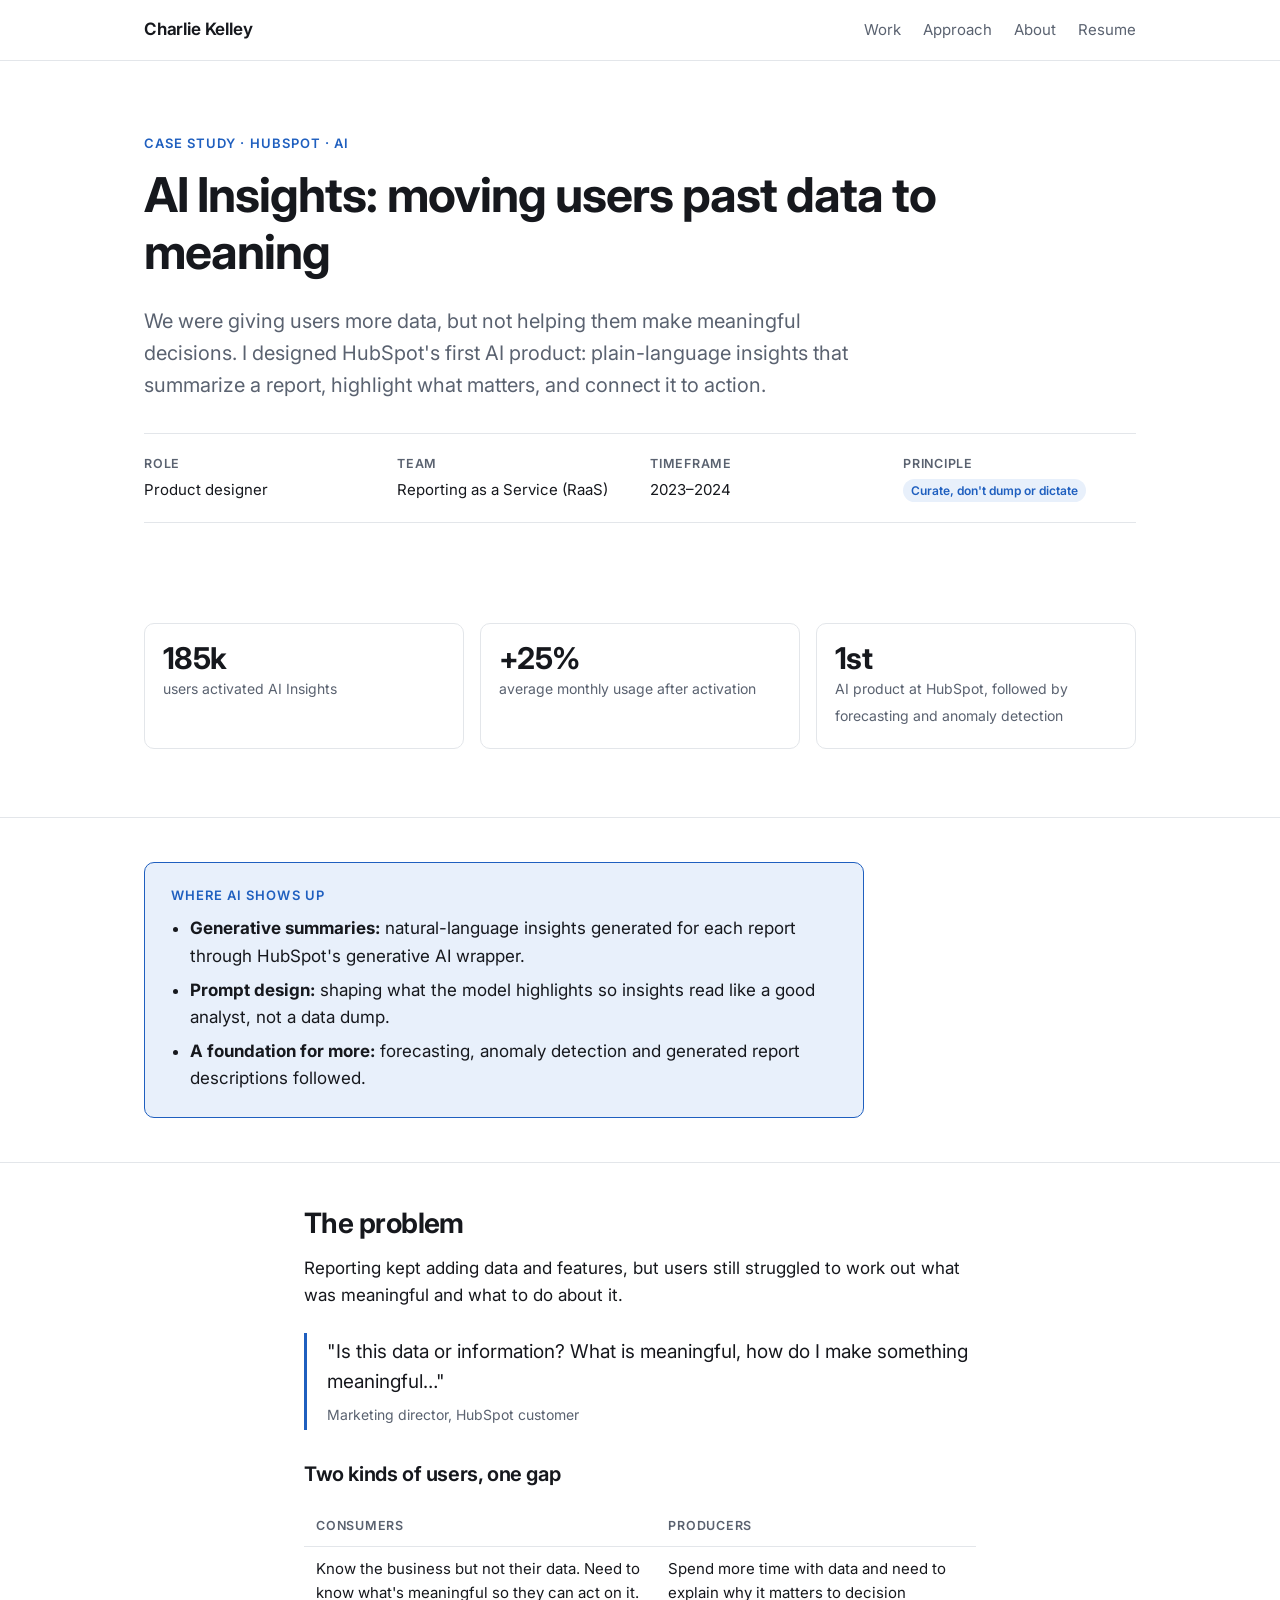
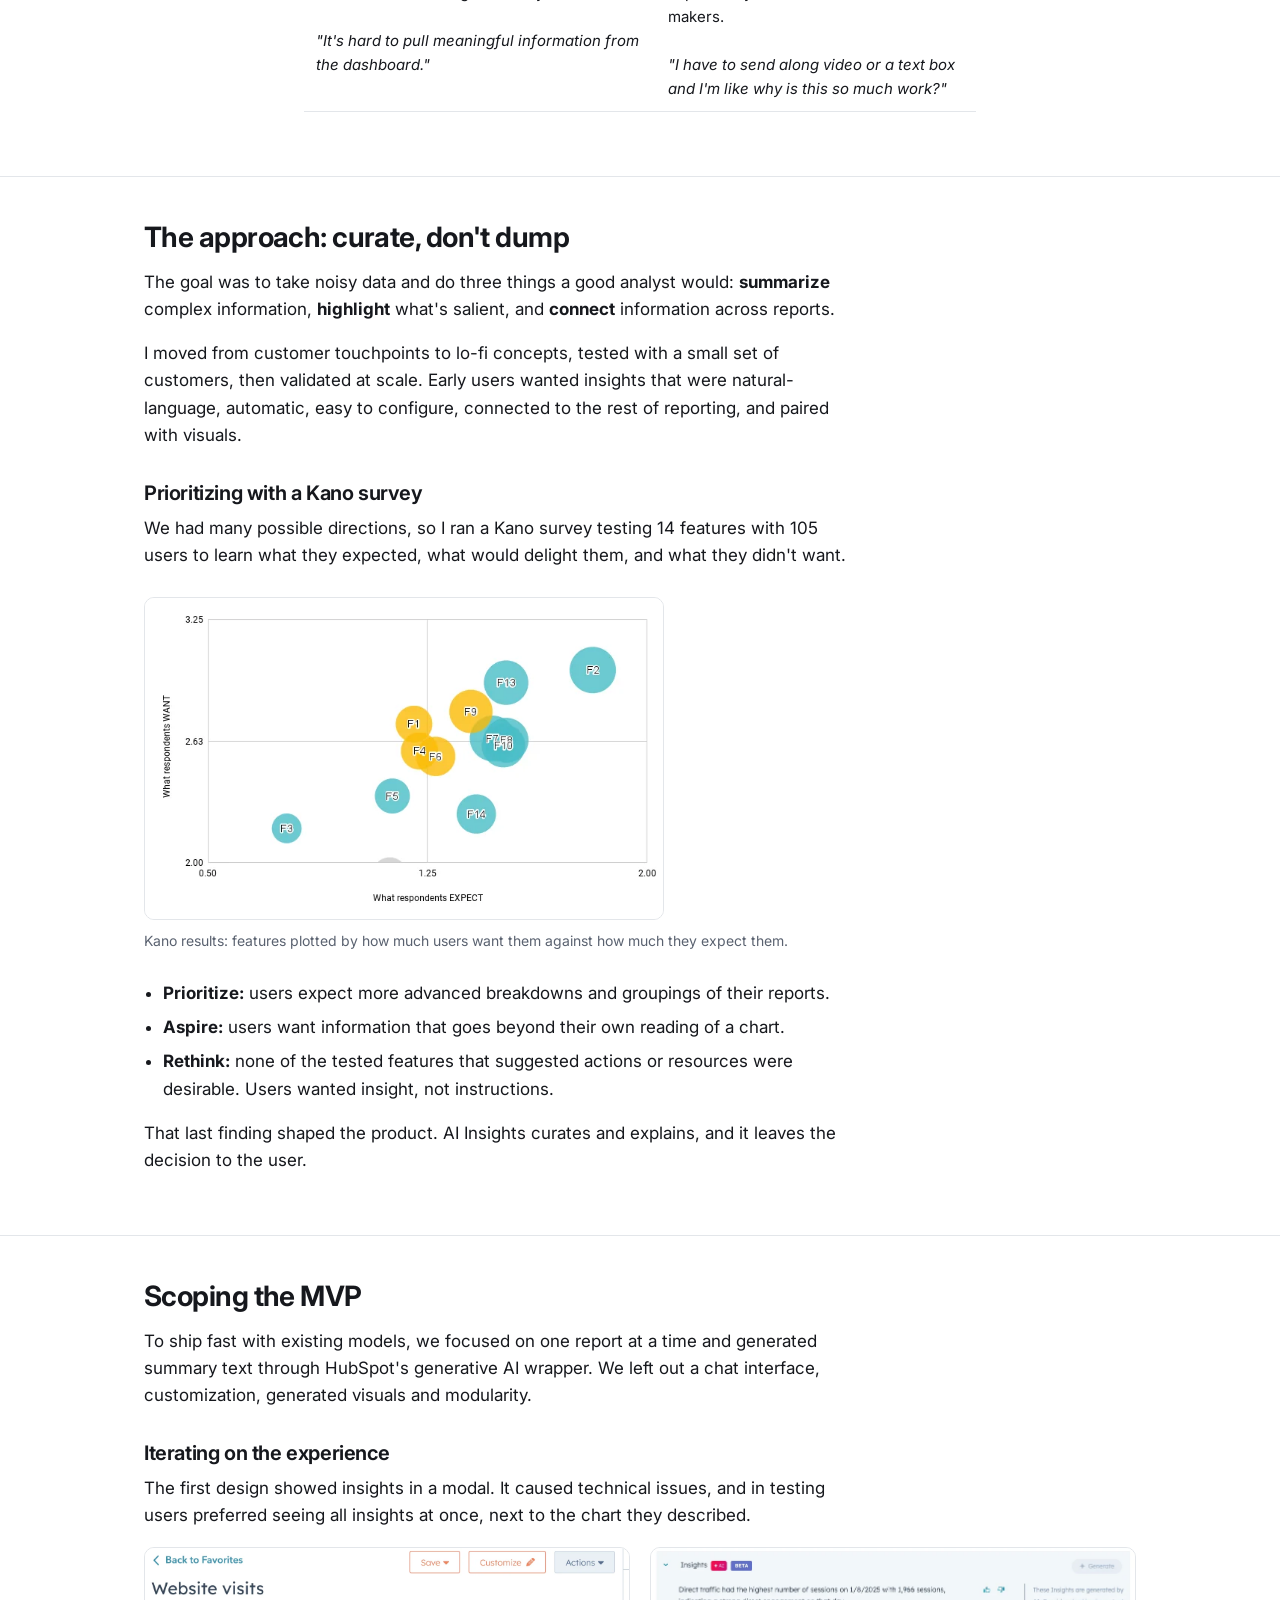
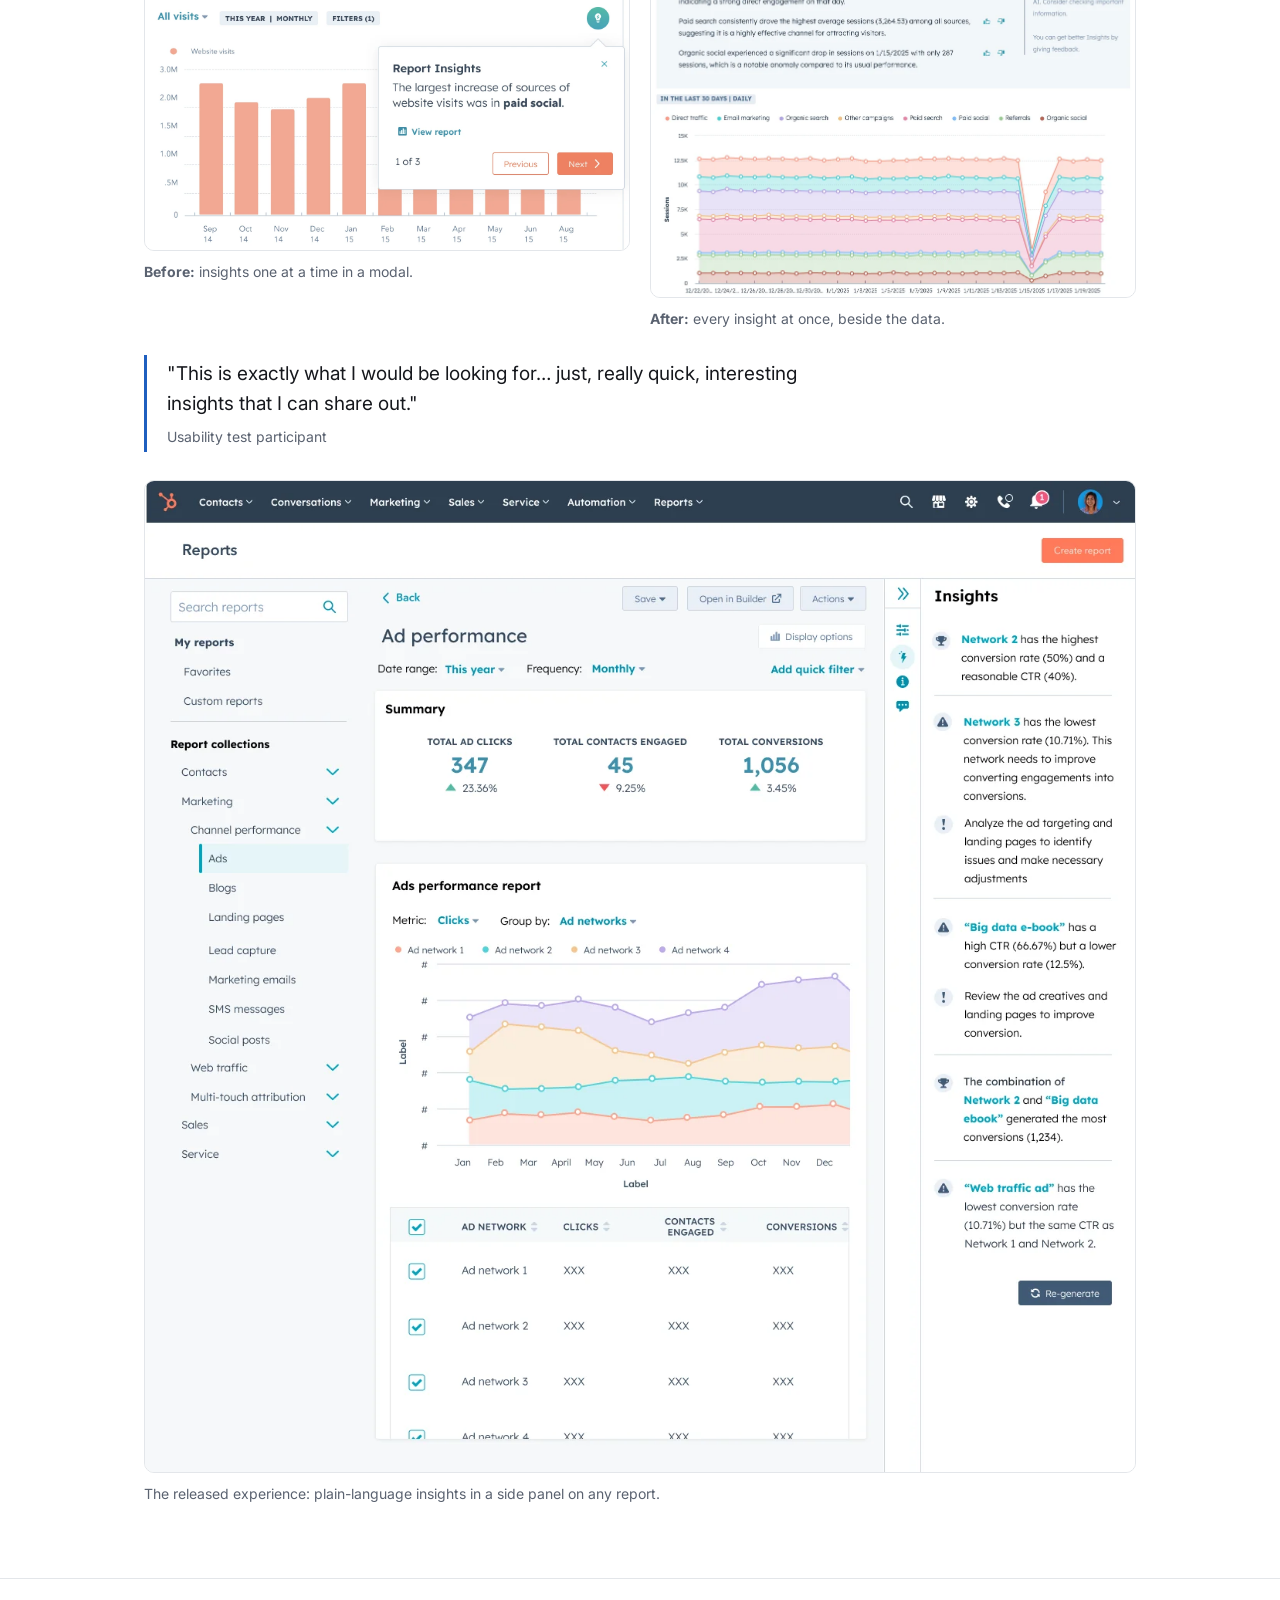
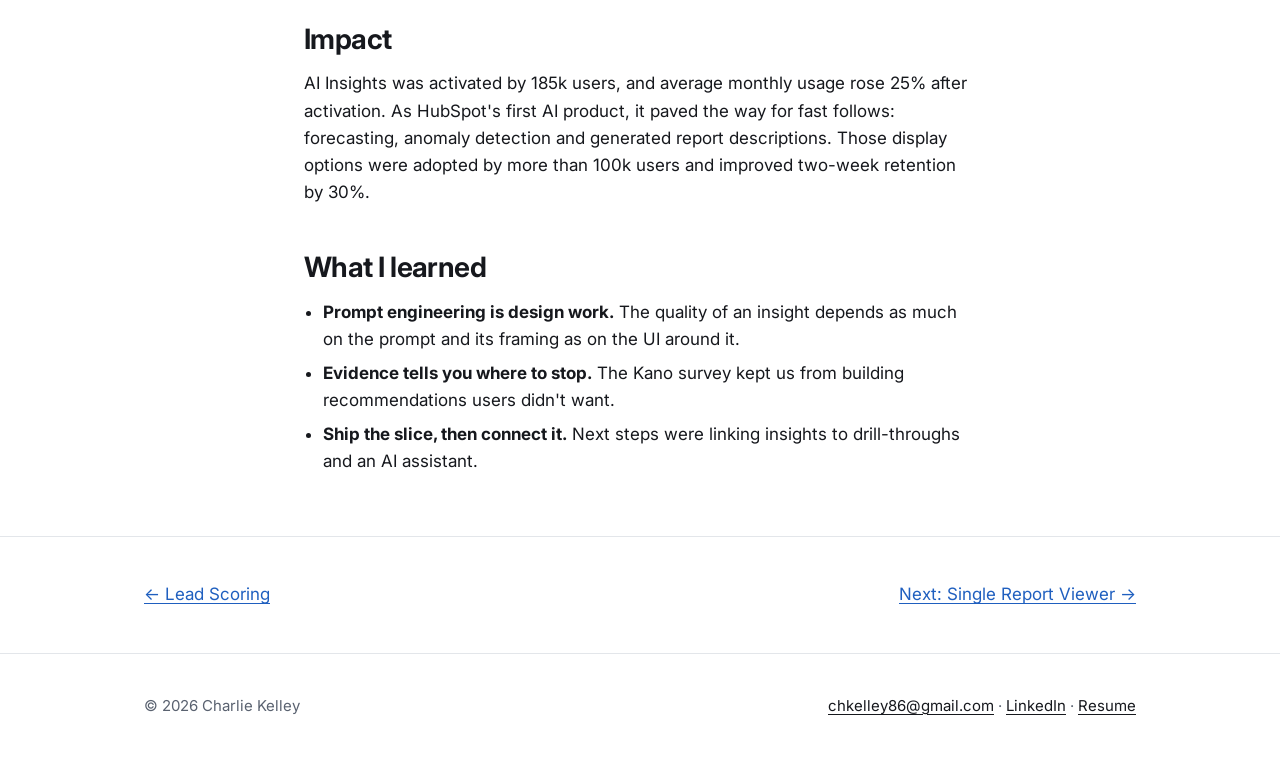
==== ai-insights.html @ 483a7695 "Add files via upload" ====
<!doctype html>
<html lang="en">
<head>
  <meta charset="utf-8">
  <meta name="viewport" content="width=device-width, initial-scale=1">
  <title>AI Insights in Reporting · Charlie Kelley</title>
  <meta name="description" content="Case study: designing HubSpot's first AI product, AI Insights in Reporting.">
  <link rel="preconnect" href="https://fonts.googleapis.com">
  <link rel="preconnect" href="https://fonts.gstatic.com" crossorigin>
  <link href="https://fonts.googleapis.com/css2?family=Inter:wght@400;500;600;700&display=swap" rel="stylesheet">
  <link rel="stylesheet" href="assets/style.css">
</head>
<body class="cs">

<nav class="nav">
  <div class="wrap">
    <a class="name" href="index.html">Charlie Kelley</a>
    <ul>
      <li><a href="index.html#work">Work</a></li>
      <li><a href="index.html#approach">Approach</a></li>
      <li><a href="index.html#about">About</a></li>
      <li class="hide-sm"><a href="Charlie-Kelley-Resume.pdf">Resume</a></li>
    </ul>
  </div>
</nav>

<main>
  <header class="cs-hero">
    <div class="wrap">
      <p class="eyebrow">Case study · HubSpot · AI</p>
      <h1>AI Insights: moving users past data to meaning</h1>
      <p class="lead text">We were giving users more data, but not helping them make meaningful decisions. I designed HubSpot's first AI product: plain-language insights that summarize a report, highlight what matters, and connect it to action.</p>
      <dl class="meta">
        <div><dt>Role</dt><dd>Product designer</dd></div>
        <div><dt>Team</dt><dd>Reporting as a Service (RaaS)</dd></div>
        <div><dt>Timeframe</dt><dd>2023–2024</dd></div>
        <div><dt>Principle</dt><dd><span class="tag">Curate, don't dump or dictate</span></dd></div>
      </dl>
    </div>
  </header>

  <section>
    <div class="wrap">
      <div class="stats">
        <div class="stat"><b>185k</b><span>users activated AI Insights</span></div>
        <div class="stat"><b>+25%</b><span>average monthly usage after activation</span></div>
        <div class="stat"><b>1st</b><span>AI product at HubSpot, followed by forecasting and anomaly detection</span></div>
      </div>
    </div>
  </section>

  <section>
    <div class="wrap">
      <div class="ai-callout text">
        <p class="eyebrow">Where AI shows up</p>
        <ul class="clean">
          <li><strong>Generative summaries:</strong> natural-language insights generated for each report through HubSpot's generative AI wrapper.</li>
          <li><strong>Prompt design:</strong> shaping what the model highlights so insights read like a good analyst, not a data dump.</li>
          <li><strong>A foundation for more:</strong> forecasting, anomaly detection and generated report descriptions followed.</li>
        </ul>
      </div>
    </div>
  </section>


  <section>
    <div class="wrap text">
      <h2>The problem</h2>
      <p>Reporting kept adding data and features, but users still struggled to work out what was meaningful and what to do about it.</p>
      <blockquote>"Is this data or information? What is meaningful, how do I make something meaningful…"<cite>Marketing director, HubSpot customer</cite></blockquote>
      <h3>Two kinds of users, one gap</h3>
      <table class="map">
        <thead><tr><th>Consumers</th><th>Producers</th></tr></thead>
        <tbody>
          <tr>
            <td>Know the business but not their data. Need to know what's meaningful so they can act on it.<br><br><em>"It's hard to pull meaningful information from the dashboard."</em></td>
            <td>Spend more time with data and need to explain why it matters to decision makers.<br><br><em>"I have to send along video or a text box and I'm like why is this so much work?"</em></td>
          </tr>
        </tbody>
      </table>
    </div>
  </section>

  <section>
    <div class="wrap">
      <div class="text">
        <h2>The approach: curate, don't dump</h2>
        <p>The goal was to take noisy data and do three things a good analyst would: <strong>summarize</strong> complex information, <strong>highlight</strong> what's salient, and <strong>connect</strong> information across reports.</p>
        <p>I moved from customer touchpoints to lo-fi concepts, tested with a small set of customers, then validated at scale. Early users wanted insights that were natural-language, automatic, easy to configure, connected to the rest of reporting, and paired with visuals.</p>
        <h3>Prioritizing with a Kano survey</h3>
        <p>We had many possible directions, so I ran a Kano survey testing 14 features with 105 users to learn what they expected, what would delight them, and what they didn't want.</p>
      </div>
      <figure class="narrow">
        <img src="assets/img/kano.webp" alt="Kano survey scatter plot comparing what respondents want versus expect for 14 features" loading="lazy">
        <figcaption>Kano results: features plotted by how much users want them against how much they expect them.</figcaption>
      </figure>
      <div class="text">
        <ul class="clean">
          <li><strong>Prioritize:</strong> users expect more advanced breakdowns and groupings of their reports.</li>
          <li><strong>Aspire:</strong> users want information that goes beyond their own reading of a chart.</li>
          <li><strong>Rethink:</strong> none of the tested features that suggested actions or resources were desirable. Users wanted insight, not instructions.</li>
        </ul>
        <p>That last finding shaped the product. AI Insights curates and explains, and it leaves the decision to the user.</p>
      </div>
    </div>
  </section>

  <section>
    <div class="wrap">
      <div class="text">
        <h2>Scoping the MVP</h2>
        <p>To ship fast with existing models, we focused on one report at a time and generated summary text through HubSpot's generative AI wrapper. We left out a chat interface, customization, generated visuals and modularity.</p>
        <h3>Iterating on the experience</h3>
        <p>The first design showed insights in a modal. It caused technical issues, and in testing users preferred seeing all insights at once, next to the chart they described.</p>
      </div>
      <div class="pair">
        <figure>
          <img src="assets/img/ai-iteration.webp" alt="Early design: report insights shown one at a time in a modal" loading="lazy">
          <figcaption><strong>Before:</strong> insights one at a time in a modal.</figcaption>
        </figure>
        <figure>
          <img src="assets/img/ai-panel.webp" alt="Final design: a list of AI insights shown above the chart" loading="lazy">
          <figcaption><strong>After:</strong> every insight at once, beside the data.</figcaption>
        </figure>
      </div>
      <blockquote class="text">"This is exactly what I would be looking for… just, really quick, interesting insights that I can share out."<cite>Usability test participant</cite></blockquote>
      <figure>
        <img src="assets/img/ai-insights.webp" alt="Ad performance report with an Insights panel listing plain-language findings" loading="lazy">
        <figcaption>The released experience: plain-language insights in a side panel on any report.</figcaption>
      </figure>
    </div>
  </section>

  <section>
    <div class="wrap text">
      <h2>Impact</h2>
      <p>AI Insights was activated by 185k users, and average monthly usage rose 25% after activation. As HubSpot's first AI product, it paved the way for fast follows: forecasting, anomaly detection and generated report descriptions. Those display options were adopted by more than 100k users and improved two-week retention by 30%.</p>
      <h2 style="margin-top:1.6em">What I learned</h2>
      <ul class="clean">
        <li><strong>Prompt engineering is design work.</strong> The quality of an insight depends as much on the prompt and its framing as on the UI around it.</li>
        <li><strong>Evidence tells you where to stop.</strong> The Kano survey kept us from building recommendations users didn't want.</li>
        <li><strong>Ship the slice, then connect it.</strong> Next steps were linking insights to drill-throughs and an AI assistant.</li>
      </ul>
    </div>
  </section>

  <section>
    <div class="wrap next">
      <a href="lead-scoring.html">&larr; Lead Scoring</a>
      <a href="report-viewer.html">Next: Single Report Viewer &rarr;</a>
    </div>
  </section>
</main>

<footer>
  <div class="wrap">
    <span>&copy; 2026 Charlie Kelley</span>
    <span><a href="mailto:chkelley86@gmail.com">chkelley86@gmail.com</a> · <a href="https://www.linkedin.com/in/charlie-kelley-4b856020">LinkedIn</a> · <a href="Charlie-Kelley-Resume.pdf">Resume</a></span>
  </div>
</footer>

</body>
</html>
---- assets/style.css ----
/* Charlie Kelley portfolio — one shared stylesheet */
:root {
  --ink: #16181d;
  --muted: #5a6270;
  --line: #e3e6ea;
  --bg: #ffffff;
  --soft: #f5f7f9;
  --accent: #1f5fbf;
  --accent-soft: #e8f0fb;
  --text-w: 720px;
  --wide-w: 1040px;
  --radius: 10px;
}

* { box-sizing: border-box; }

html { scroll-behavior: smooth; }

body {
  margin: 0;
  background: var(--bg);
  color: var(--ink);
  font-family: "Inter", -apple-system, BlinkMacSystemFont, "Segoe UI", Roboto, sans-serif;
  font-size: 17px;
  line-height: 1.6;
  -webkit-font-smoothing: antialiased;
}

a { color: var(--accent); text-decoration-thickness: 1px; text-underline-offset: 3px; }
a:hover { text-decoration-thickness: 2px; }

img { max-width: 100%; height: auto; display: block; }

/* ---------- Layout ---------- */
.wrap { max-width: var(--wide-w); margin: 0 auto; padding: 0 24px; }
.text { max-width: var(--text-w); }
section { padding: 56px 0; border-top: 1px solid var(--line); }
section:first-of-type { border-top: 0; }
section[id] { scroll-margin-top: 60px; }

/* ---------- Nav ---------- */
.nav {
  position: sticky; top: 0; z-index: 10;
  background: rgba(255,255,255,.94);
  backdrop-filter: blur(6px);
  border-bottom: 1px solid var(--line);
}
.nav .wrap { display: flex; align-items: center; justify-content: space-between; height: 60px; gap: 16px; }
.nav .name { font-weight: 650; color: var(--ink); text-decoration: none; letter-spacing: -.01em; }
.nav ul { display: flex; gap: 22px; list-style: none; margin: 0; padding: 0; font-size: 15px; }
.nav ul a { color: var(--muted); text-decoration: none; }
.nav ul a:hover { color: var(--ink); }

/* ---------- Type ---------- */
h1, h2, h3 { line-height: 1.2; letter-spacing: -.02em; margin: 0 0 .5em; }
h1 { font-size: clamp(32px, 5vw, 48px); font-weight: 700; }
h2 { font-size: 28px; font-weight: 680; }
h3 { font-size: 20px; font-weight: 650; margin-top: 1.6em; }
p { margin: 0 0 1em; }
.eyebrow { font-size: 13px; font-weight: 600; letter-spacing: .08em; text-transform: uppercase; color: var(--accent); margin-bottom: 12px; }
.lead { font-size: 20px; color: var(--muted); }
.muted { color: var(--muted); }
ul.clean { padding-left: 1.1em; margin: 0 0 1em; }
ul.clean li { margin-bottom: .4em; }

/* ---------- Hero ---------- */
.hero { padding: 88px 0 64px; }
.hero h1 { max-width: 980px; font-size: clamp(36px, 6vw, 60px); text-wrap: balance; }
.hero .lead { max-width: 640px; }
.flow { display: flex; flex-wrap: wrap; align-items: center; gap: 10px; margin: 20px 0 0; font-size: 17px; font-weight: 550; color: var(--muted); }
.flow .arrow { font-weight: 400; color: #b5bcc6; }
.flow .end { color: var(--accent); }
.actions { display: flex; flex-wrap: wrap; gap: 12px; margin-top: 28px; }
.btn {
  display: inline-block; padding: 10px 18px; border-radius: 8px;
  border: 1px solid var(--line); color: var(--ink); text-decoration: none; font-weight: 550; font-size: 15px;
}
.btn.primary { background: var(--ink); color: #fff; border-color: var(--ink); }
.btn:hover { border-color: var(--ink); }

/* ---------- Work cards ---------- */
.cards { display: grid; gap: 28px; grid-template-columns: repeat(3, 1fr); margin-top: 28px; }
.card { display: flex; flex-direction: column; text-decoration: none; color: var(--ink); }
.card .thumb {
  aspect-ratio: 4 / 3; border-radius: var(--radius); overflow: hidden;
  background: var(--soft); border: 1px solid var(--line);
}
.card .thumb img { width: 100%; height: 100%; object-fit: cover; object-position: top left; transition: transform .3s ease; }
.card:hover .thumb img { transform: scale(1.03); }
.card h3 { margin: 16px 0 6px; }
.card p { color: var(--muted); font-size: 15.5px; margin-bottom: 10px; }
.card .metric { font-size: 14px; font-weight: 600; color: var(--accent); }

/* ---------- Spectrum ---------- */
.spectrum { display: grid; grid-template-columns: repeat(3, 1fr); gap: 16px; margin: 28px 0 8px; }
.zone { border: 1px solid var(--line); border-radius: var(--radius); padding: 18px; text-align: center; }
.zone strong { display: block; margin-bottom: 4px; }
.zone span { font-size: 14.5px; color: var(--muted); }
.zone.me { border: 2px solid var(--accent); background: var(--accent-soft); }
.zone.me span { color: var(--ink); }
.axis { display: flex; justify-content: space-between; font-size: 13px; color: var(--muted); }

/* ---------- Principles ---------- */
.principles { display: grid; grid-template-columns: repeat(3, 1fr); gap: 28px; margin-top: 28px; }
.principle .num { font-size: 13px; font-weight: 700; color: var(--accent); }
.principle h3 { margin-top: 6px; }
.principle p { font-size: 15.5px; color: var(--muted); }

/* ---------- About ---------- */
.about { display: grid; grid-template-columns: 1.6fr 1fr; gap: 48px; }
.facts { background: var(--soft); border-radius: var(--radius); padding: 22px 24px; font-size: 15px; align-self: start; }
.facts h4 { margin: 0 0 6px; font-size: 13px; letter-spacing: .06em; text-transform: uppercase; color: var(--muted); }
.facts ul { list-style: none; margin: 0 0 18px; padding: 0; }
.facts li { margin-bottom: 8px; }
.facts li:last-child { margin-bottom: 0; }

/* ---------- Case study ---------- */
.cs-hero { padding: 72px 0 32px; }
.cs-hero h1 { max-width: 860px; }
.meta {
  display: grid; grid-template-columns: repeat(4, 1fr); gap: 20px;
  border-top: 1px solid var(--line); border-bottom: 1px solid var(--line);
  padding: 20px 0; margin: 32px 0 0; font-size: 15px;
}
.meta dt { font-size: 12.5px; font-weight: 600; letter-spacing: .06em; text-transform: uppercase; color: var(--muted); }
.meta dd { margin: 4px 0 0; }
.cs section { padding: 44px 0; }
.stats { display: grid; grid-template-columns: repeat(auto-fit, minmax(180px, 1fr)); gap: 16px; margin: 24px 0; }
.stat { border: 1px solid var(--line); border-radius: var(--radius); padding: 18px; }
.stat b { display: block; font-size: 30px; letter-spacing: -.02em; line-height: 1.1; }
.stat span { font-size: 14px; color: var(--muted); }
figure { margin: 28px 0; }
figure img { border: 1px solid var(--line); border-radius: var(--radius); background: var(--soft); }
figure.narrow img { max-width: min(520px, 100%); }
figcaption { font-size: 14px; color: var(--muted); margin-top: 10px; }
.pair { display: grid; grid-template-columns: 1fr 1fr; gap: 20px; }
.pair figure { margin: 0; }
blockquote { margin: 24px 0; padding: 4px 0 4px 20px; border-left: 3px solid var(--accent); font-size: 19px; }
blockquote cite { display: block; font-size: 14px; color: var(--muted); font-style: normal; margin-top: 6px; }
table.map { width: 100%; border-collapse: collapse; font-size: 15px; margin: 20px 0; }
table.map th, table.map td { text-align: left; padding: 10px 12px; border-bottom: 1px solid var(--line); vertical-align: top; }
table.map th { font-size: 12.5px; letter-spacing: .06em; text-transform: uppercase; color: var(--muted); font-weight: 600; }
.tag { display: inline-block; font-size: 12px; font-weight: 600; padding: 2px 8px; border-radius: 99px; background: var(--accent-soft); color: var(--accent); }
.next { display: flex; justify-content: space-between; gap: 16px; flex-wrap: wrap; }

.ai-callout { border: 1px solid var(--accent); background: var(--accent-soft); border-radius: var(--radius); padding: 22px 26px 8px; }
.ai-callout .eyebrow { margin-bottom: 10px; }
.card-tag { align-self: flex-start; margin-top: 16px; }
.card-tag + h3 { margin-top: 8px; }

/* ---------- Footer ---------- */
footer { border-top: 1px solid var(--line); padding: 40px 0 56px; font-size: 15px; color: var(--muted); }
footer .wrap { display: flex; justify-content: space-between; flex-wrap: wrap; gap: 16px; }
footer a { color: var(--ink); }

/* ---------- Responsive ---------- */
@media (max-width: 860px) {
  .cards, .principles { grid-template-columns: 1fr; }
  .about { grid-template-columns: 1fr; gap: 28px; }
  .meta { grid-template-columns: repeat(2, 1fr); }
}
@media (max-width: 640px) {
  body { font-size: 16px; }
  .wrap { padding: 0 16px; }
  .nav ul { gap: 14px; font-size: 14px; }
  .nav ul .hide-sm { display: none; }
  .hero { padding: 56px 0 40px; }
  .spectrum { grid-template-columns: 1fr; }
  .pair { grid-template-columns: 1fr; }
  section { padding: 44px 0; }
}
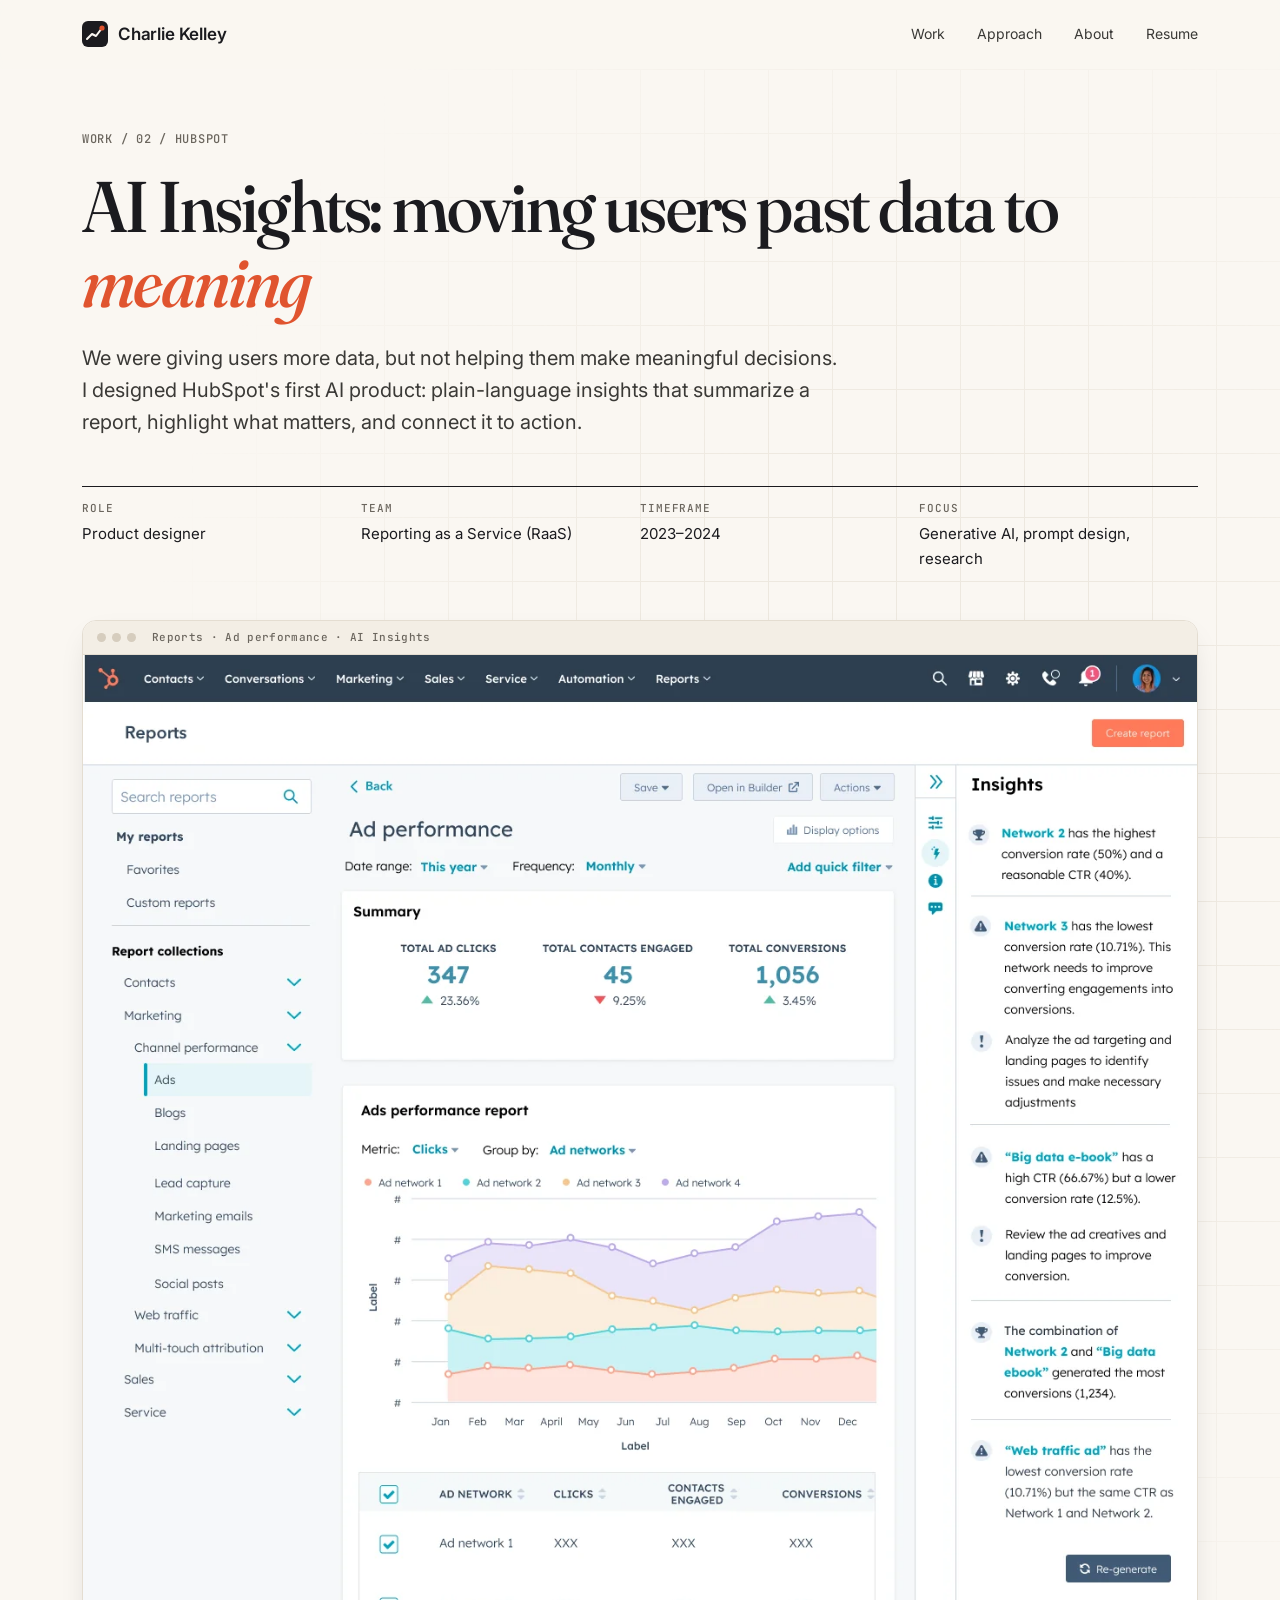
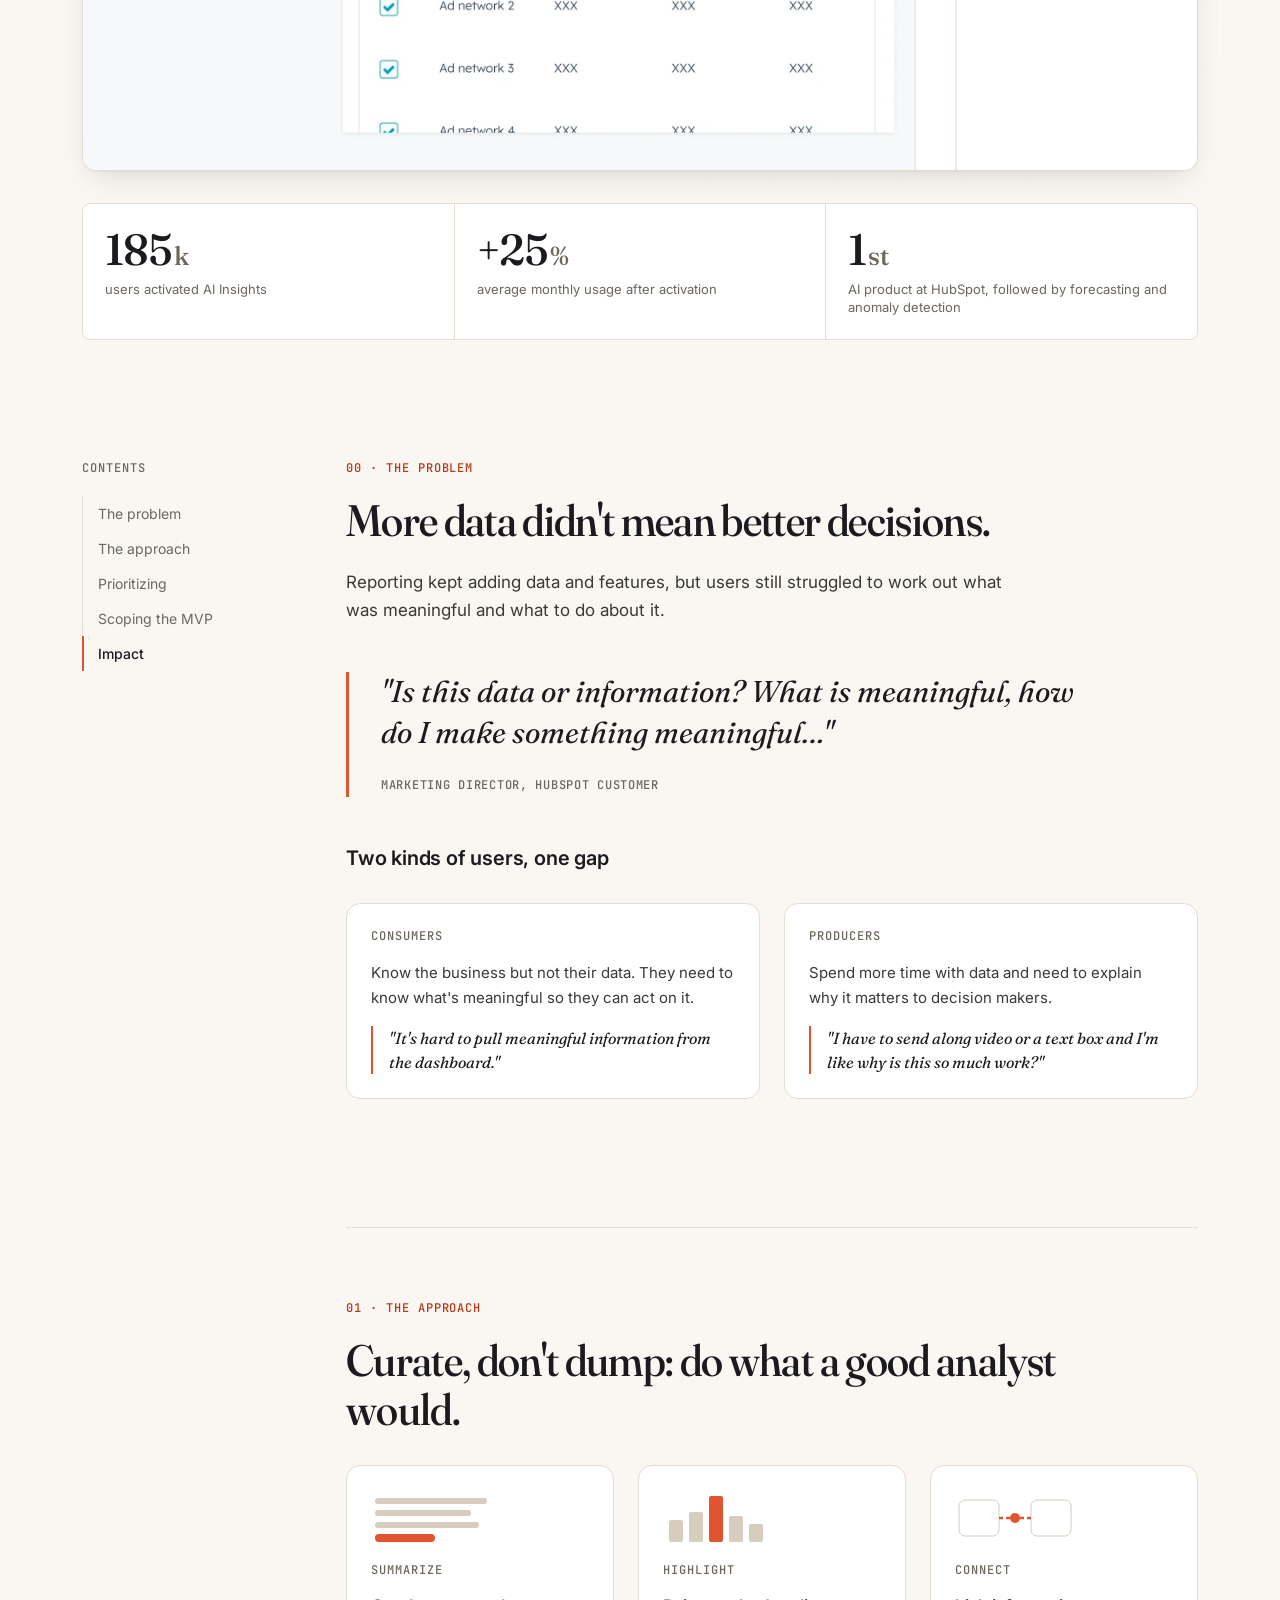
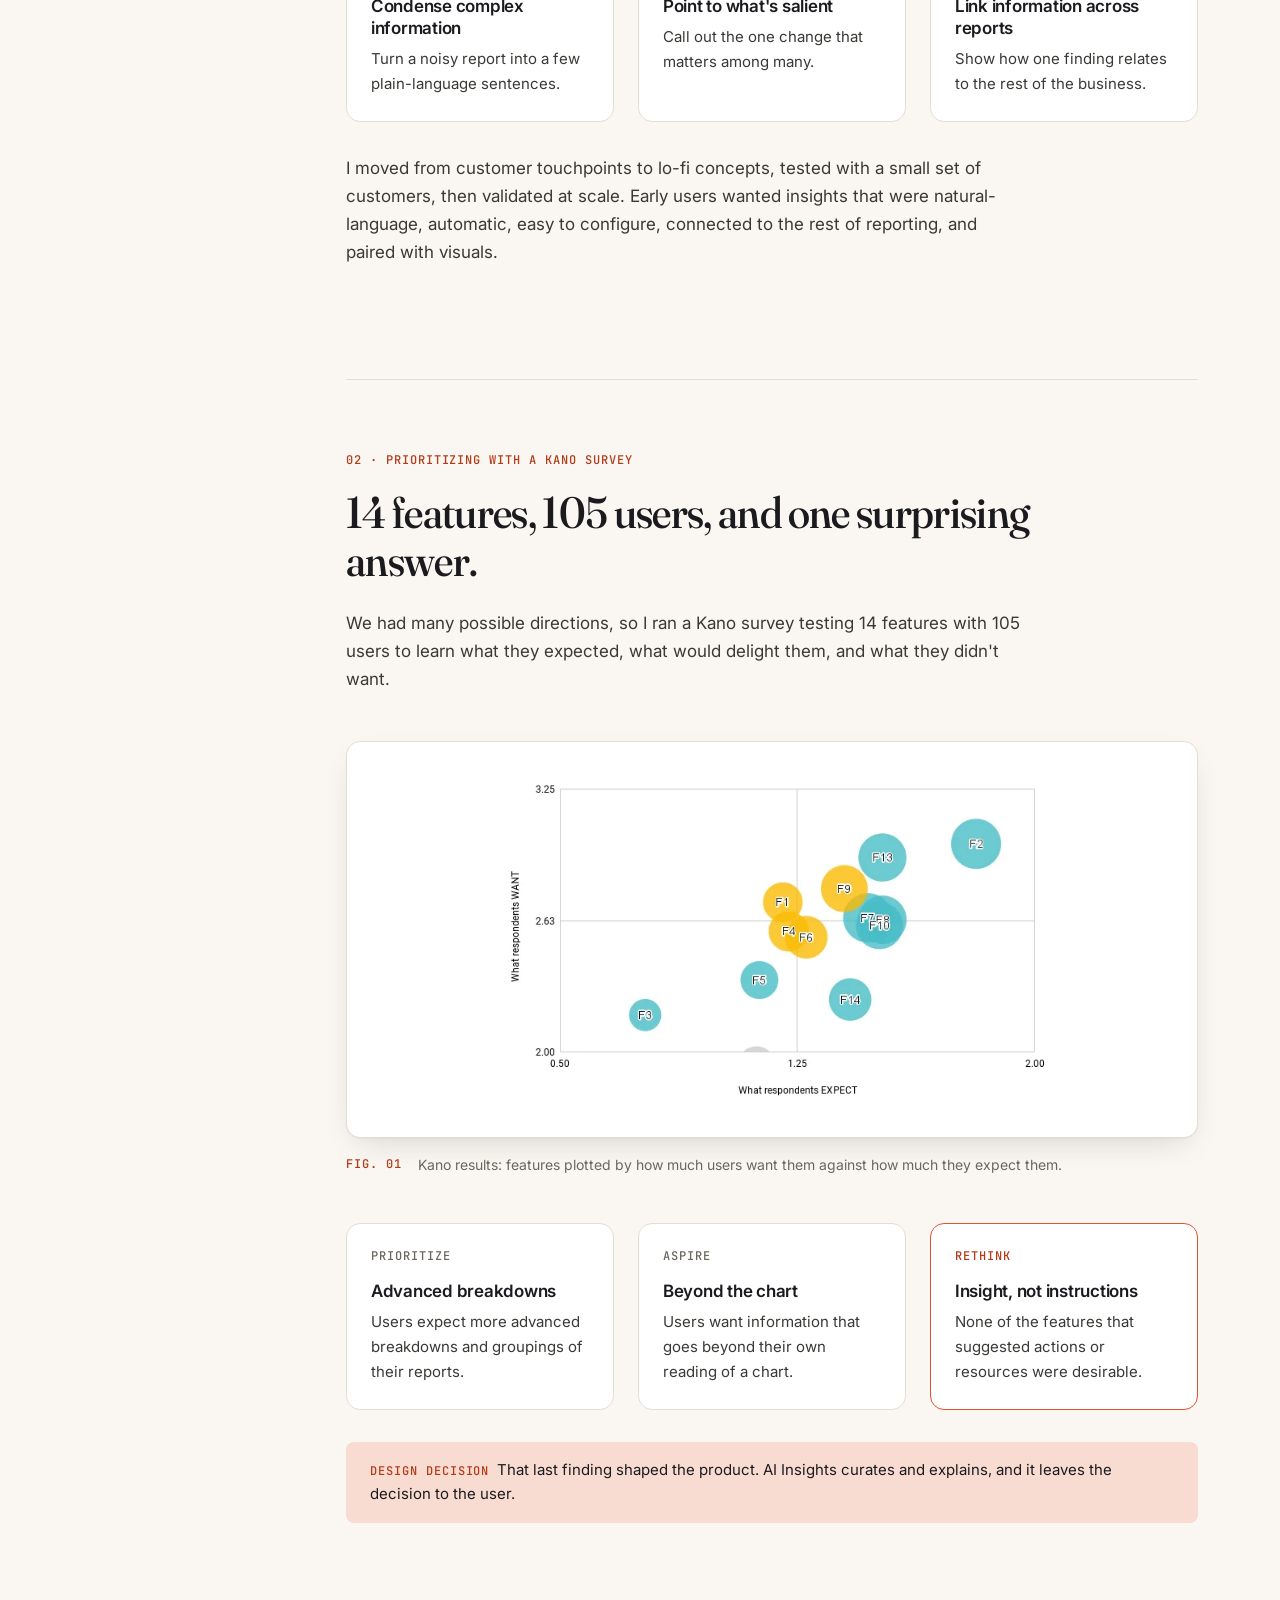
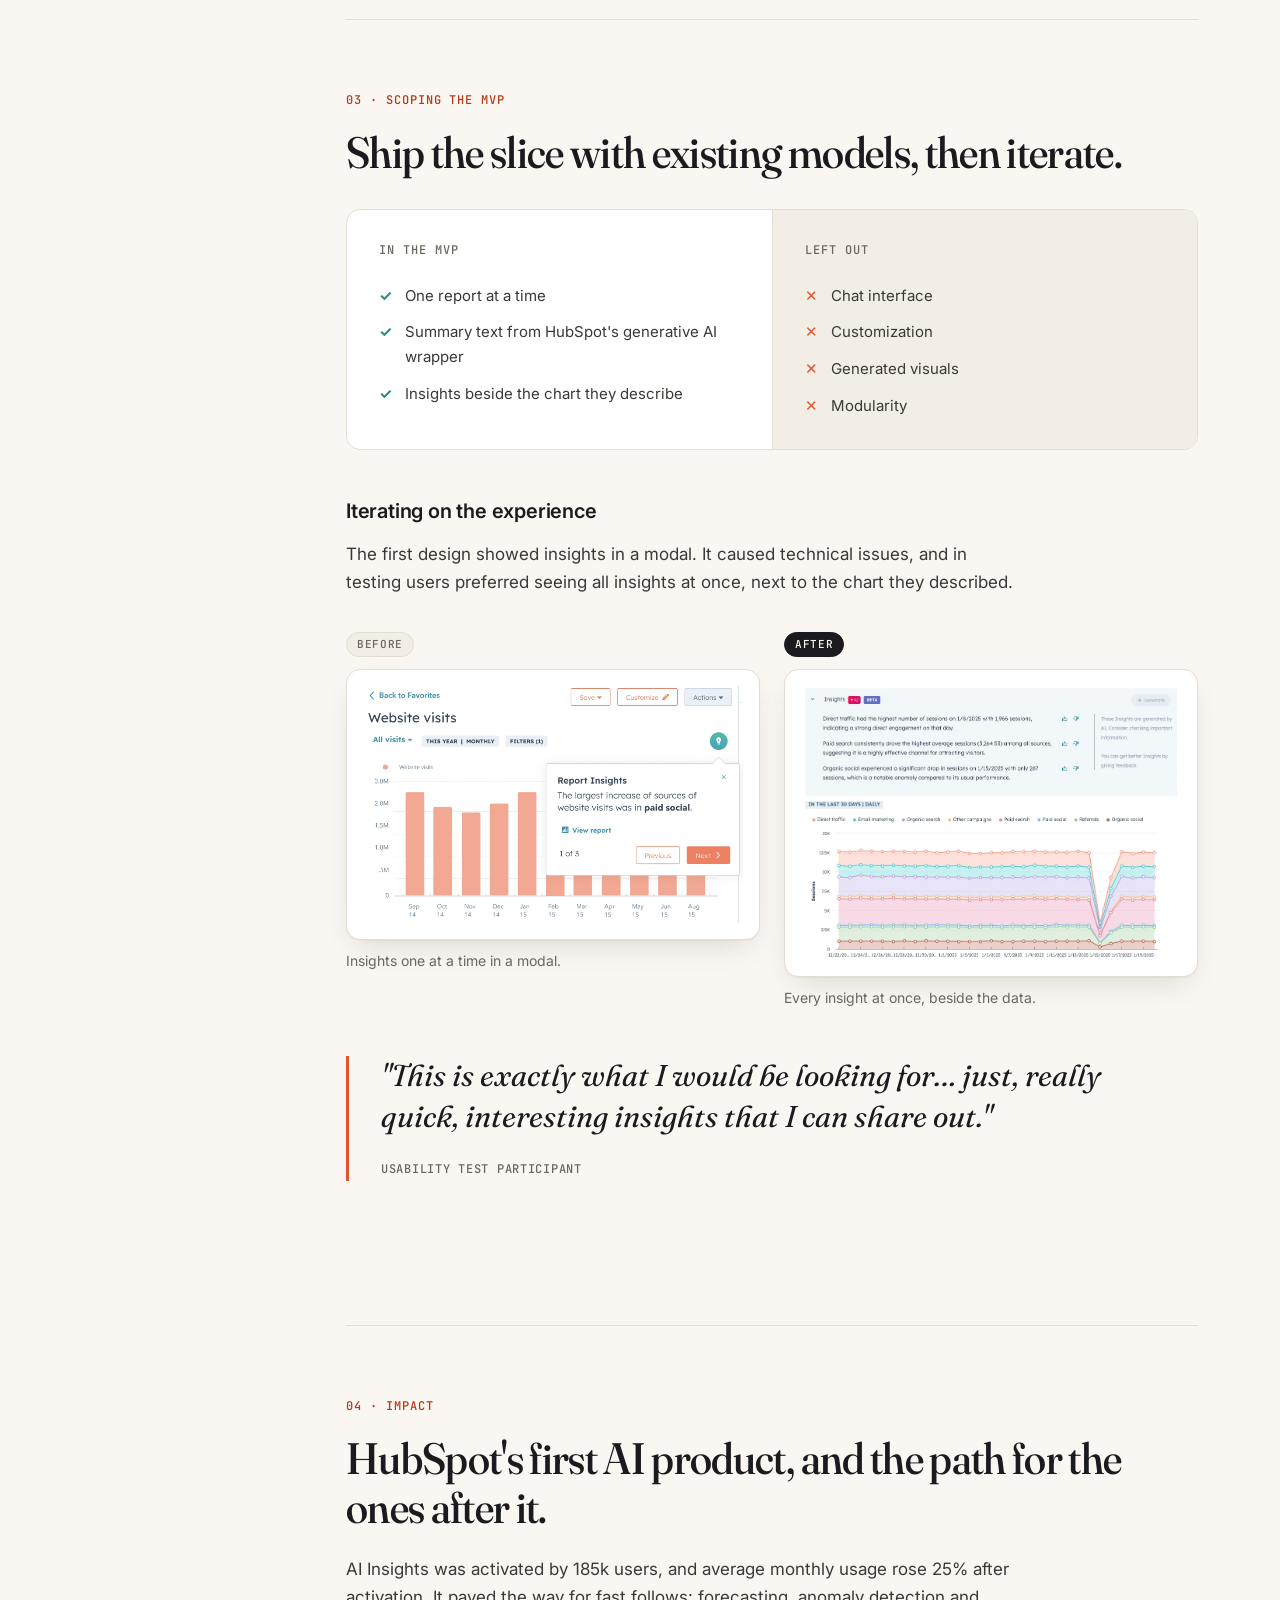
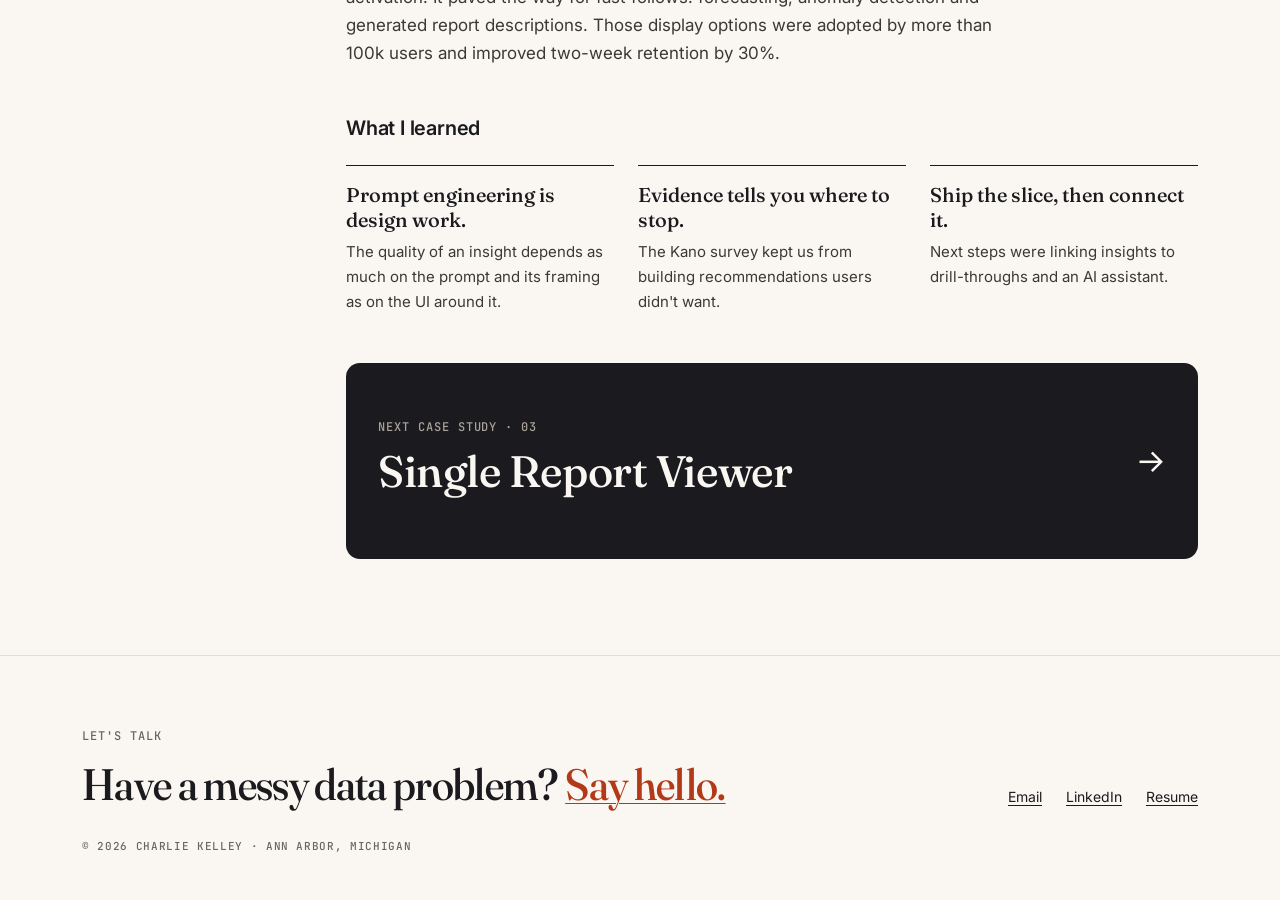
==== commit 40e1ea73: "Add files via upload" ====
--- a/ai-insights.html
+++ b/ai-insights.html
@@ -1,5 +1,5 @@
 <!doctype html>
-<html lang="en">
+<html lang="en" class="no-js">
 <head>
   <meta charset="utf-8">
   <meta name="viewport" content="width=device-width, initial-scale=1">
@@ -7,14 +7,17 @@
   <meta name="description" content="Case study: designing HubSpot's first AI product, AI Insights in Reporting.">
   <link rel="preconnect" href="https://fonts.googleapis.com">
   <link rel="preconnect" href="https://fonts.gstatic.com" crossorigin>
-  <link href="https://fonts.googleapis.com/css2?family=Inter:wght@400;500;600;700&display=swap" rel="stylesheet">
-  <link rel="stylesheet" href="assets/style.css">
+  <link href="https://fonts.googleapis.com/css2?family=Fraunces:ital,opsz,wght,SOFT@0,9..144,400..600,30;1,9..144,400,30&family=Inter:wght@400;500;600&family=JetBrains+Mono:wght@500&display=swap" rel="stylesheet">
+  <link rel="stylesheet" href="assets/v2.css">
 </head>
-<body class="cs">
+<body>
 
-<nav class="nav">
+<nav class="nav" aria-label="Main">
   <div class="wrap">
-    <a class="name" href="index.html">Charlie Kelley</a>
+    <a class="brand" href="index.html">
+      <svg class="brand-mark" viewBox="0 0 26 26" aria-hidden="true"><rect width="26" height="26" rx="6" fill="#1B1B1F"/><path d="M5 18 L10 13 L14 15 L20 7" fill="none" stroke="#FAF7F2" stroke-width="2" stroke-linecap="round" stroke-linejoin="round"/><circle cx="20" cy="7" r="2.6" fill="#E0542F"/></svg>
+      Charlie Kelley
+    </a>
     <ul>
       <li><a href="index.html#work">Work</a></li>
       <li><a href="index.html#approach">Approach</a></li>
@@ -26,138 +29,167 @@
 
 <main>
   <header class="cs-hero">
+    <div class="grid-bg" aria-hidden="true"></div>
     <div class="wrap">
-      <p class="eyebrow">Case study · HubSpot · AI</p>
-      <h1>AI Insights: moving users past data to meaning</h1>
-      <p class="lead text">We were giving users more data, but not helping them make meaningful decisions. I designed HubSpot's first AI product: plain-language insights that summarize a report, highlight what matters, and connect it to action.</p>
+      <p class="crumbs"><a href="index.html#work">Work</a> / 02 / HubSpot</p>
+      <h1>AI Insights: moving users past data to <em class="accent-text">meaning</em></h1>
+      <p class="lead">We were giving users more data, but not helping them make meaningful decisions. I designed HubSpot's first AI product: plain-language insights that summarize a report, highlight what matters, and connect it to action.</p>
       <dl class="meta">
         <div><dt>Role</dt><dd>Product designer</dd></div>
         <div><dt>Team</dt><dd>Reporting as a Service (RaaS)</dd></div>
         <div><dt>Timeframe</dt><dd>2023–2024</dd></div>
-        <div><dt>Principle</dt><dd><span class="tag">Curate, don't dump or dictate</span></dd></div>
+        <div><dt>Focus</dt><dd>Generative AI, prompt design, research</dd></div>
       </dl>
+      <div class="cover reveal">
+        <div class="frame"><div class="frame-bar"><i></i><i></i><i></i><span>Reports · Ad performance · AI Insights</span></div><img src="assets/img/ai-insights.webp" alt="Ad performance report with an Insights panel listing plain-language findings"></div>
+      </div>
+      <div class="wells lg reveal" style="margin-top:32px">
+        <div class="well"><b>185<span class="unit">k</span></b><span>users activated AI Insights</span></div>
+        <div class="well"><b>+25<span class="unit">%</span></b><span>average monthly usage after activation</span></div>
+        <div class="well"><b>1<span class="unit">st</span></b><span>AI product at HubSpot, followed by forecasting and anomaly detection</span></div>
+      </div>
     </div>
   </header>
 
-  <section>
-    <div class="wrap">
-      <div class="stats">
-        <div class="stat"><b>185k</b><span>users activated AI Insights</span></div>
-        <div class="stat"><b>+25%</b><span>average monthly usage after activation</span></div>
-        <div class="stat"><b>1st</b><span>AI product at HubSpot, followed by forecasting and anomaly detection</span></div>
-      </div>
-    </div>
-  </section>
+  <div class="wrap cs-body">
+    <aside class="toc" aria-label="Contents">
+      <span class="label">Contents</span>
+      <ol>
+        <li><a href="#problem">The problem</a></li>
+        <li><a href="#approach">The approach</a></li>
+        <li><a href="#kano">Prioritizing</a></li>
+        <li><a href="#mvp">Scoping the MVP</a></li>
+        <li><a href="#impact">Impact</a></li>
+      </ol>
+    </aside>
 
-  <section>
-    <div class="wrap">
-      <div class="ai-callout text">
-        <p class="eyebrow">Where AI shows up</p>
-        <ul class="clean">
-          <li><strong>Generative summaries:</strong> natural-language insights generated for each report through HubSpot's generative AI wrapper.</li>
-          <li><strong>Prompt design:</strong> shaping what the model highlights so insights read like a good analyst, not a data dump.</li>
-          <li><strong>A foundation for more:</strong> forecasting, anomaly detection and generated report descriptions followed.</li>
-        </ul>
-      </div>
-    </div>
-  </section>
+    <article>
+      <section class="chapter" id="problem">
+        <span class="chapter-num">00 · The problem</span>
+        <h2>More data didn't mean better decisions.</h2>
+        <div class="prose">
+          <p>Reporting kept adding data and features, but users still struggled to work out what was meaningful and what to do about it.</p>
+        </div>
+        <blockquote class="pull reveal">
+          <p>"Is this data or information? What is meaningful, how do I make something meaningful…"</p>
+          <cite>Marketing director, HubSpot customer</cite>
+        </blockquote>
+        <h3>Two kinds of users, one gap</h3>
+        <div class="needs reveal">
+          <div class="card">
+            <span class="label">Consumers</span>
+            <p style="margin-top:8px">Know the business but not their data. They need to know what's meaningful so they can act on it.</p>
+            <blockquote>"It's hard to pull meaningful information from the dashboard."</blockquote>
+          </div>
+          <div class="card">
+            <span class="label">Producers</span>
+            <p style="margin-top:8px">Spend more time with data and need to explain why it matters to decision makers.</p>
+            <blockquote>"I have to send along video or a text box and I'm like why is this so much work?"</blockquote>
+          </div>
+        </div>
+      </section>
 
+      <section class="chapter" id="approach">
+        <span class="chapter-num">01 · The approach</span>
+        <h2>Curate, don't dump: do what a good analyst would.</h2>
+        <div class="cards three reveal">
+          <div class="card">
+            <div class="glyph"><svg viewBox="0 0 120 56" aria-hidden="true"><g fill="#D6CDBE"><rect x="4" y="8" width="112" height="6" rx="3"/><rect x="4" y="20" width="96" height="6" rx="3"/><rect x="4" y="32" width="104" height="6" rx="3"/></g><rect x="4" y="44" width="60" height="8" rx="4" fill="#E0542F"/></svg></div>
+            <span class="label">Summarize</span><h4>Condense complex information</h4><p>Turn a noisy report into a few plain-language sentences.</p>
+          </div>
+          <div class="card">
+            <div class="glyph"><svg viewBox="0 0 120 56" aria-hidden="true"><g fill="#D6CDBE"><rect x="6" y="30" width="14" height="22" rx="2"/><rect x="26" y="22" width="14" height="30" rx="2"/><rect x="66" y="26" width="14" height="26" rx="2"/><rect x="86" y="34" width="14" height="18" rx="2"/></g><rect x="46" y="6" width="14" height="46" rx="2" fill="#E0542F"/></svg></div>
+            <span class="label">Highlight</span><h4>Point to what's salient</h4><p>Call out the one change that matters among many.</p>
+          </div>
+          <div class="card">
+            <div class="glyph"><svg viewBox="0 0 120 56" aria-hidden="true"><rect x="4" y="10" width="40" height="36" rx="6" fill="#fff" stroke="#D6CDBE"/><rect x="76" y="10" width="40" height="36" rx="6" fill="#fff" stroke="#D6CDBE"/><path d="M44 28 H76" stroke="#E0542F" stroke-width="2.5" stroke-dasharray="4 3"/><circle cx="60" cy="28" r="5" fill="#E0542F"/></svg></div>
+            <span class="label">Connect</span><h4>Link information across reports</h4><p>Show how one finding relates to the rest of the business.</p>
+          </div>
+        </div>
+        <div class="prose">
+          <p>I moved from customer touchpoints to lo-fi concepts, tested with a small set of customers, then validated at scale. Early users wanted insights that were natural-language, automatic, easy to configure, connected to the rest of reporting, and paired with visuals.</p>
+        </div>
+      </section>
 
-  <section>
-    <div class="wrap text">
-      <h2>The problem</h2>
-      <p>Reporting kept adding data and features, but users still struggled to work out what was meaningful and what to do about it.</p>
-      <blockquote>"Is this data or information? What is meaningful, how do I make something meaningful…"<cite>Marketing director, HubSpot customer</cite></blockquote>
-      <h3>Two kinds of users, one gap</h3>
-      <table class="map">
-        <thead><tr><th>Consumers</th><th>Producers</th></tr></thead>
-        <tbody>
-          <tr>
-            <td>Know the business but not their data. Need to know what's meaningful so they can act on it.<br><br><em>"It's hard to pull meaningful information from the dashboard."</em></td>
-            <td>Spend more time with data and need to explain why it matters to decision makers.<br><br><em>"I have to send along video or a text box and I'm like why is this so much work?"</em></td>
-          </tr>
-        </tbody>
-      </table>
-    </div>
-  </section>
+      <section class="chapter" id="kano">
+        <span class="chapter-num">02 · Prioritizing with a Kano survey</span>
+        <h2>14 features, 105 users, and one surprising answer.</h2>
+        <div class="prose">
+          <p>We had many possible directions, so I ran a Kano survey testing 14 features with 105 users to learn what they expected, what would delight them, and what they didn't want.</p>
+        </div>
+        <figure class="fig reveal">
+          <div class="plate" style="display:flex;justify-content:center"><img src="assets/img/kano.webp" alt="Kano survey scatter plot comparing what respondents want versus expect for 14 features" loading="lazy" style="max-width:min(560px,100%)"></div>
+          <figcaption><span class="label">Fig. 01</span><span>Kano results: features plotted by how much users want them against how much they expect them.</span></figcaption>
+        </figure>
+        <div class="cards three reveal">
+          <div class="card"><span class="label">Prioritize</span><h4>Advanced breakdowns</h4><p>Users expect more advanced breakdowns and groupings of their reports.</p></div>
+          <div class="card"><span class="label">Aspire</span><h4>Beyond the chart</h4><p>Users want information that goes beyond their own reading of a chart.</p></div>
+          <div class="card" style="border-color:var(--accent)"><span class="label" style="color:var(--accent-ink)">Rethink</span><h4>Insight, not instructions</h4><p>None of the features that suggested actions or resources were desirable.</p></div>
+        </div>
+        <p class="note"><span class="label">Design decision</span>That last finding shaped the product. AI Insights curates and explains, and it leaves the decision to the user.</p>
+      </section>
 
-  <section>
-    <div class="wrap">
-      <div class="text">
-        <h2>The approach: curate, don't dump</h2>
-        <p>The goal was to take noisy data and do three things a good analyst would: <strong>summarize</strong> complex information, <strong>highlight</strong> what's salient, and <strong>connect</strong> information across reports.</p>
-        <p>I moved from customer touchpoints to lo-fi concepts, tested with a small set of customers, then validated at scale. Early users wanted insights that were natural-language, automatic, easy to configure, connected to the rest of reporting, and paired with visuals.</p>
-        <h3>Prioritizing with a Kano survey</h3>
-        <p>We had many possible directions, so I ran a Kano survey testing 14 features with 105 users to learn what they expected, what would delight them, and what they didn't want.</p>
-      </div>
-      <figure class="narrow">
-        <img src="assets/img/kano.webp" alt="Kano survey scatter plot comparing what respondents want versus expect for 14 features" loading="lazy">
-        <figcaption>Kano results: features plotted by how much users want them against how much they expect them.</figcaption>
-      </figure>
-      <div class="text">
-        <ul class="clean">
-          <li><strong>Prioritize:</strong> users expect more advanced breakdowns and groupings of their reports.</li>
-          <li><strong>Aspire:</strong> users want information that goes beyond their own reading of a chart.</li>
-          <li><strong>Rethink:</strong> none of the tested features that suggested actions or resources were desirable. Users wanted insight, not instructions.</li>
-        </ul>
-        <p>That last finding shaped the product. AI Insights curates and explains, and it leaves the decision to the user.</p>
-      </div>
-    </div>
-  </section>
+      <section class="chapter" id="mvp">
+        <span class="chapter-num">03 · Scoping the MVP</span>
+        <h2>Ship the slice with existing models, then iterate.</h2>
+        <div class="scope reveal">
+          <div class="yes"><span class="label">In the MVP</span>
+            <ul><li>One report at a time</li><li>Summary text from HubSpot's generative AI wrapper</li><li>Insights beside the chart they describe</li></ul>
+          </div>
+          <div class="no"><span class="label">Left out</span>
+            <ul><li>Chat interface</li><li>Customization</li><li>Generated visuals</li><li>Modularity</li></ul>
+          </div>
+        </div>
+        <h3>Iterating on the experience</h3>
+        <div class="prose">
+          <p>The first design showed insights in a modal. It caused technical issues, and in testing users preferred seeing all insights at once, next to the chart they described.</p>
+        </div>
+        <div class="compare reveal">
+          <figure class="fig" style="margin:0"><span class="tag">Before</span><div class="plate"><img src="assets/img/ai-iteration.webp" alt="Early design: report insights shown one at a time in a modal" loading="lazy"></div><figcaption>Insights one at a time in a modal.</figcaption></figure>
+          <figure class="fig after" style="margin:0"><span class="tag">After</span><div class="plate"><img src="assets/img/ai-panel.webp" alt="Final design: a list of AI insights shown above the chart" loading="lazy"></div><figcaption>Every insight at once, beside the data.</figcaption></figure>
+        </div>
+        <blockquote class="pull reveal">
+          <p>"This is exactly what I would be looking for… just, really quick, interesting insights that I can share out."</p>
+          <cite>Usability test participant</cite>
+        </blockquote>
+      </section>
 
-  <section>
-    <div class="wrap">
-      <div class="text">
-        <h2>Scoping the MVP</h2>
-        <p>To ship fast with existing models, we focused on one report at a time and generated summary text through HubSpot's generative AI wrapper. We left out a chat interface, customization, generated visuals and modularity.</p>
-        <h3>Iterating on the experience</h3>
-        <p>The first design showed insights in a modal. It caused technical issues, and in testing users preferred seeing all insights at once, next to the chart they described.</p>
-      </div>
-      <div class="pair">
-        <figure>
-          <img src="assets/img/ai-iteration.webp" alt="Early design: report insights shown one at a time in a modal" loading="lazy">
-          <figcaption><strong>Before:</strong> insights one at a time in a modal.</figcaption>
-        </figure>
-        <figure>
-          <img src="assets/img/ai-panel.webp" alt="Final design: a list of AI insights shown above the chart" loading="lazy">
-          <figcaption><strong>After:</strong> every insight at once, beside the data.</figcaption>
-        </figure>
-      </div>
-      <blockquote class="text">"This is exactly what I would be looking for… just, really quick, interesting insights that I can share out."<cite>Usability test participant</cite></blockquote>
-      <figure>
-        <img src="assets/img/ai-insights.webp" alt="Ad performance report with an Insights panel listing plain-language findings" loading="lazy">
-        <figcaption>The released experience: plain-language insights in a side panel on any report.</figcaption>
-      </figure>
-    </div>
-  </section>
-
-  <section>
-    <div class="wrap text">
-      <h2>Impact</h2>
-      <p>AI Insights was activated by 185k users, and average monthly usage rose 25% after activation. As HubSpot's first AI product, it paved the way for fast follows: forecasting, anomaly detection and generated report descriptions. Those display options were adopted by more than 100k users and improved two-week retention by 30%.</p>
-      <h2 style="margin-top:1.6em">What I learned</h2>
-      <ul class="clean">
-        <li><strong>Prompt engineering is design work.</strong> The quality of an insight depends as much on the prompt and its framing as on the UI around it.</li>
-        <li><strong>Evidence tells you where to stop.</strong> The Kano survey kept us from building recommendations users didn't want.</li>
-        <li><strong>Ship the slice, then connect it.</strong> Next steps were linking insights to drill-throughs and an AI assistant.</li>
-      </ul>
-    </div>
-  </section>
-
-  <section>
-    <div class="wrap next">
-      <a href="lead-scoring.html">&larr; Lead Scoring</a>
-      <a href="report-viewer.html">Next: Single Report Viewer &rarr;</a>
-    </div>
-  </section>
+      <section class="chapter" id="impact">
+        <span class="chapter-num">04 · Impact</span>
+        <h2>HubSpot's first AI product, and the path for the ones after it.</h2>
+        <div class="prose">
+          <p>AI Insights was activated by 185k users, and average monthly usage rose 25% after activation. It paved the way for fast follows: forecasting, anomaly detection and generated report descriptions. Those display options were adopted by more than 100k users and improved two-week retention by 30%.</p>
+        </div>
+        <h3>What I learned</h3>
+        <div class="lessons reveal">
+          <div><b>Prompt engineering is design work.</b><p>The quality of an insight depends as much on the prompt and its framing as on the UI around it.</p></div>
+          <div><b>Evidence tells you where to stop.</b><p>The Kano survey kept us from building recommendations users didn't want.</p></div>
+          <div><b>Ship the slice, then connect it.</b><p>Next steps were linking insights to drill-throughs and an AI assistant.</p></div>
+        </div>
+        <a class="next-proj reveal" href="report-viewer.html">
+          <div><span class="label">Next case study · 03</span><h3>Single Report Viewer</h3></div>
+          <span class="arr">→</span>
+        </a>
+      </section>
+    </article>
+  </div>
 </main>
 
 <footer>
   <div class="wrap">
-    <span>&copy; 2026 Charlie Kelley</span>
-    <span><a href="mailto:chkelley86@gmail.com">chkelley86@gmail.com</a> · <a href="https://www.linkedin.com/in/charlie-kelley-4b856020">LinkedIn</a> · <a href="Charlie-Kelley-Resume.pdf">Resume</a></span>
+    <div>
+      <span class="label">Let's talk</span>
+      <h2 style="margin-top:12px">Have a messy data problem? <a href="mailto:chkelley86@gmail.com" style="color:var(--accent-ink)">Say hello.</a></h2>
+    </div>
+    <div class="links">
+      <a href="mailto:chkelley86@gmail.com">Email</a>
+      <a href="https://www.linkedin.com/in/charlie-kelley-4b856020">LinkedIn</a>
+      <a href="Charlie-Kelley-Resume.pdf">Resume</a>
+    </div>
+    <small>© 2026 Charlie Kelley · Ann Arbor, Michigan</small>
   </div>
 </footer>
 
+<script src="assets/v2.js"></script>
 </body>
 </html>
--- a/assets/v2.css
+++ b/assets/v2.css
@@ -0,0 +1,444 @@
+/* ==========================================================
+   Charlie Kelley portfolio, v2 design system: "Editorial data"
+   Paper + ink, one accent, chart-grid motifs, annotated figures
+   ========================================================== */
+
+:root {
+  /* Color */
+  --paper: #FAF7F2;
+  --paper-2: #F3EEE5;
+  --card: #FFFFFF;
+  --ink: #1B1B1F;
+  --ink-2: #3A3936;
+  --muted: #6B665E;
+  --line: #E4DDD1;
+  --line-2: #D6CDBE;
+  --accent: #E0542F;        /* coral: the "insight" color */
+  --accent-soft: #F9DCD1;
+  --accent-ink: #B33A19;
+  --data-2: #2B8C82;        /* teal: secondary data */
+  --data-2-soft: #D5ECE8;
+  --data-3: #5B4FC4;        /* violet: tertiary data */
+
+  /* Type */
+  --serif: "Fraunces", "Iowan Old Style", Georgia, serif;
+  --sans: "Inter", system-ui, -apple-system, "Segoe UI", sans-serif;
+  --mono: "JetBrains Mono", ui-monospace, "SFMono-Regular", Menlo, monospace;
+
+  /* Scale (1.25 minor third, fluid at the top) */
+  --t-xs: 12px;
+  --t-sm: 14px;
+  --t-base: 17px;
+  --t-md: 20px;
+  --t-lg: clamp(24px, 2.4vw, 30px);
+  --t-xl: clamp(30px, 3.6vw, 44px);
+  --t-2xl: clamp(38px, 5.6vw, 72px);
+
+  /* Space (8pt) */
+  --s1: 8px; --s2: 16px; --s3: 24px; --s4: 32px; --s5: 48px; --s6: 64px; --s7: 96px; --s8: 128px;
+
+  /* Layout */
+  --max: 1180px;
+  --text: 680px;
+  --radius: 14px;
+  --radius-sm: 8px;
+  --shadow: 0 1px 0 rgba(27,27,31,.04), 0 12px 32px -12px rgba(27,27,31,.18);
+  --ease: cubic-bezier(.2,.7,.2,1);
+}
+
+/* ---------- Base ---------- */
+*, *::before, *::after { box-sizing: border-box; }
+html { -webkit-text-size-adjust: 100%; scroll-behavior: smooth; }
+body {
+  margin: 0; background: var(--paper); color: var(--ink);
+  font: 400 var(--t-base)/1.65 var(--sans);
+  -webkit-font-smoothing: antialiased; text-rendering: optimizeLegibility;
+}
+img { display: block; max-width: 100%; height: auto; }
+a { color: inherit; text-decoration-thickness: 1px; text-underline-offset: 3px; }
+a:hover { color: var(--accent-ink); }
+::selection { background: var(--accent-soft); }
+:focus-visible { outline: 2px solid var(--accent); outline-offset: 3px; border-radius: 4px; }
+section[id], h2[id], h3[id] { scroll-margin-top: 88px; }
+
+h1, h2, h3, h4 { margin: 0; font-weight: 500; letter-spacing: -0.015em; }
+h1, h2, .serif { font-family: var(--serif); font-variation-settings: "opsz" 96, "SOFT" 30; }
+h1 { font-size: var(--t-2xl); line-height: 1.04; letter-spacing: -0.025em; }
+h2 { font-size: var(--t-xl); line-height: 1.1; }
+h3 { font-family: var(--sans); font-size: var(--t-md); font-weight: 600; line-height: 1.3; letter-spacing: -0.01em; }
+p { margin: 0 0 1em; }
+em.accent, .accent-text { font-style: italic; color: var(--accent); }
+
+.wrap { max-width: var(--max); margin: 0 auto; padding: 0 var(--s4); }
+.measure { max-width: var(--text); }
+
+/* Mono labels: the "annotation" voice of the system */
+.label, .eyebrow {
+  font: 500 var(--t-xs)/1.4 var(--mono); letter-spacing: .08em; text-transform: uppercase; color: var(--muted);
+}
+.eyebrow { color: var(--accent-ink); display: inline-flex; align-items: center; gap: 10px; }
+.eyebrow::before { content: ""; width: 24px; height: 1px; background: currentColor; }
+
+.lead { font-size: var(--t-md); line-height: 1.6; color: var(--ink-2); }
+.muted { color: var(--muted); }
+
+/* ---------- Nav ---------- */
+.nav {
+  position: sticky; top: 0; z-index: 20;
+  background: color-mix(in srgb, var(--paper) 86%, transparent);
+  backdrop-filter: saturate(1.4) blur(10px); -webkit-backdrop-filter: saturate(1.4) blur(10px);
+  border-bottom: 1px solid transparent; transition: border-color .3s;
+}
+.nav.scrolled { border-bottom-color: var(--line); }
+.nav .wrap { display: flex; align-items: center; justify-content: space-between; height: 68px; }
+.brand { display: flex; align-items: center; gap: 10px; text-decoration: none; font-weight: 600; letter-spacing: -0.01em; }
+.brand-mark { width: 26px; height: 26px; }
+.nav ul { display: flex; gap: var(--s4); list-style: none; margin: 0; padding: 0; font-size: var(--t-sm); }
+.nav ul a { text-decoration: none; color: var(--ink-2); }
+.nav ul a:hover { color: var(--accent-ink); }
+
+/* ---------- Buttons ---------- */
+.btn {
+  display: inline-flex; align-items: center; gap: 8px; padding: 12px 20px; border-radius: 999px;
+  font: 500 var(--t-sm)/1 var(--sans); text-decoration: none; border: 1px solid var(--line-2);
+  background: var(--card); color: var(--ink); transition: transform .2s var(--ease), border-color .2s, background .2s;
+}
+.btn:hover { transform: translateY(-1px); border-color: var(--ink); color: var(--ink); }
+.btn.primary { background: var(--ink); color: var(--paper); border-color: var(--ink); }
+.btn.primary:hover { background: var(--accent-ink); border-color: var(--accent-ink); color: #fff; }
+.btn .arr { transition: transform .2s var(--ease); }
+.btn:hover .arr { transform: translateX(3px); }
+
+/* ---------- Chart-grid backdrop (signature motif) ---------- */
+.grid-bg {
+  background-image:
+    linear-gradient(to right, var(--line) 1px, transparent 1px),
+    linear-gradient(to bottom, var(--line) 1px, transparent 1px);
+  background-size: 64px 64px;
+  -webkit-mask-image: radial-gradient(ellipse 80% 70% at 70% 40%, #000 30%, transparent 75%);
+          mask-image: radial-gradient(ellipse 80% 70% at 70% 40%, #000 30%, transparent 75%);
+}
+
+/* ---------- Home hero ---------- */
+.hero { position: relative; padding: var(--s7) 0 var(--s6); overflow: hidden; }
+.hero .grid-bg { position: absolute; inset: 0; opacity: .7; pointer-events: none; }
+.hero .wrap { position: relative; display: grid; grid-template-columns: 1.15fr .85fr; gap: var(--s5); align-items: center; }
+.hero h1 { margin: var(--s3) 0 var(--s3); }
+.hero .lead { max-width: 520px; }
+.hero .actions { display: flex; flex-wrap: wrap; gap: 12px; margin-top: var(--s4); }
+
+.flow { display: flex; flex-wrap: wrap; align-items: center; gap: 10px; margin: 0; padding: 0; list-style: none;
+  font: 500 var(--t-xs)/1 var(--mono); letter-spacing: .06em; text-transform: uppercase; color: var(--muted); }
+.flow li { display: flex; align-items: center; gap: 10px; }
+.flow li + li::before { content: "→"; color: var(--line-2); }
+.flow li:last-child { color: var(--accent-ink); }
+
+.hero-chart { background: var(--card); border: 1px solid var(--line); border-radius: var(--radius); box-shadow: var(--shadow); padding: var(--s3); }
+.hero-chart .chart-head { display: flex; justify-content: space-between; align-items: baseline; margin-bottom: var(--s2); }
+.hero-chart .chart-title { font-weight: 600; font-size: var(--t-sm); }
+.hero-chart svg { width: 100%; height: auto; overflow: visible; }
+.hero-chart .legend { display: flex; gap: var(--s2); margin-top: var(--s2); font: 500 11px/1 var(--mono); color: var(--muted); letter-spacing: .04em; text-transform: uppercase; }
+.legend i { display: inline-block; width: 10px; height: 10px; border-radius: 2px; margin-right: 6px; vertical-align: -1px; }
+
+.draw { stroke-dasharray: 1000; stroke-dashoffset: 1000; animation: draw 2.2s var(--ease) .3s forwards; }
+.pop { opacity: 0; transform-box: fill-box; transform-origin: center; animation: pop .6s var(--ease) 2.1s forwards; }
+.fade-late { opacity: 0; animation: fade .6s ease 2.5s forwards; }
+.band { opacity: 0; animation: fade 1s ease .2s forwards; }
+@keyframes draw { to { stroke-dashoffset: 0; } }
+@keyframes pop { from { opacity: 0; transform: scale(.3); } to { opacity: 1; transform: scale(1); } }
+@keyframes fade { to { opacity: 1; } }
+
+/* ---------- Section headers ---------- */
+.section { padding: var(--s7) 0; }
+.section + .section { border-top: 1px solid var(--line); }
+.section-head { display: grid; grid-template-columns: 220px 1fr; gap: var(--s4); margin-bottom: var(--s5); align-items: baseline; }
+.section-head .label { padding-top: 10px; }
+.section-head p { margin-top: var(--s2); color: var(--muted); max-width: 560px; }
+
+/* ---------- Work rows (home) ---------- */
+.work-list { display: grid; gap: var(--s7); }
+.work {
+  display: grid; grid-template-columns: 5fr 7fr; gap: var(--s5); align-items: center; text-decoration: none; color: inherit;
+}
+.work:nth-child(even) { grid-template-columns: 7fr 5fr; }
+.work:nth-child(even) .work-text { order: 2; }
+.work-text .idx { font: 500 var(--t-xs)/1 var(--mono); color: var(--accent-ink); letter-spacing: .08em; }
+.work-text h3 { font: 500 var(--t-xl)/1.08 var(--serif); letter-spacing: -0.02em; margin: var(--s2) 0 var(--s2); font-variation-settings: "opsz" 96, "SOFT" 30; }
+.work-text p { color: var(--ink-2); }
+.work:hover h3 { color: var(--accent-ink); }
+.tags { display: flex; flex-wrap: wrap; gap: 6px; margin: var(--s2) 0 var(--s3); padding: 0; list-style: none; }
+.tags li { font: 500 11px/1 var(--mono); letter-spacing: .04em; text-transform: uppercase; color: var(--ink-2);
+  border: 1px solid var(--line-2); border-radius: 999px; padding: 6px 10px; background: var(--card); }
+.more { font: 500 var(--t-sm)/1 var(--sans); display: inline-flex; gap: 8px; align-items: center; }
+.work:hover .more .arr { transform: translateX(4px); }
+.more .arr { transition: transform .25s var(--ease); }
+
+/* Browser frame for UI screenshots */
+.frame { background: var(--card); border: 1px solid var(--line); border-radius: var(--radius); box-shadow: var(--shadow); overflow: hidden;
+  transition: transform .5s var(--ease), box-shadow .5s var(--ease); }
+.frame-bar { display: flex; align-items: center; gap: 6px; height: 34px; padding: 0 14px; border-bottom: 1px solid var(--line); background: var(--paper-2); }
+.frame-bar i { width: 9px; height: 9px; border-radius: 50%; background: var(--line-2); }
+.frame-bar span { white-space: nowrap; overflow: hidden; text-overflow: ellipsis; margin-left: 10px; font: 500 11px/1 var(--mono); color: var(--muted); letter-spacing: .03em; }
+.frame-img { aspect-ratio: 16 / 10; overflow: hidden; background: #fff; }
+.frame-img img { width: 100%; height: 100%; object-fit: cover; object-position: top left; transition: transform .8s var(--ease); }
+.work:hover .frame { transform: translateY(-4px); box-shadow: 0 1px 0 rgba(27,27,31,.04), 0 24px 48px -16px rgba(27,27,31,.28); }
+.work:hover .frame-img img { transform: scale(1.025); }
+
+/* ---------- Datawells (metric tiles) ---------- */
+.wells { display: grid; grid-template-columns: repeat(auto-fit, minmax(150px, 1fr)); gap: 1px; background: var(--line);
+  border: 1px solid var(--line); border-radius: var(--radius-sm); overflow: hidden; }
+.well { background: var(--card); padding: 14px 16px 16px; }
+.well b { display: block; font: 500 28px/1.1 var(--serif); letter-spacing: -0.02em; font-variation-settings: "opsz" 48; }
+.well b .unit { font-size: .6em; color: var(--muted); margin-left: 2px; }
+.well > span { display: block; margin-top: 6px; font-size: 13px; line-height: 1.4; color: var(--muted); }
+.well .spark { display: block; margin-top: 10px; height: 18px; width: 100%; }
+.wells.lg .well { padding: 22px 22px 22px; }
+.wells.lg .well b { font-size: clamp(32px, 3.4vw, 44px); }
+
+/* ---------- Principles ---------- */
+.principles { display: grid; grid-template-columns: repeat(3, 1fr); gap: var(--s4); counter-reset: p; }
+.principle { border-top: 1px solid var(--ink); padding-top: var(--s3); }
+.principle svg { width: 44px; height: 44px; margin-bottom: var(--s3); }
+.principle h3 { margin-bottom: var(--s1); }
+.principle p { color: var(--ink-2); font-size: 16px; }
+
+/* ---------- About ---------- */
+.about { display: grid; grid-template-columns: 1.4fr 1fr; gap: var(--s6); }
+.about p { color: var(--ink-2); }
+.facts { border: 1px solid var(--line); border-radius: var(--radius); background: var(--card); padding: var(--s4); align-self: start; }
+.facts h4 { font: 500 var(--t-xs)/1 var(--mono); letter-spacing: .08em; text-transform: uppercase; color: var(--muted); margin: var(--s3) 0 var(--s2); }
+.facts h4:first-child { margin-top: 0; }
+.facts ul { list-style: none; margin: 0; padding: 0; font-size: 15px; }
+.facts li { padding: 10px 0; border-bottom: 1px dashed var(--line); }
+.facts li:last-child { border-bottom: 0; }
+.facts li small { display: block; color: var(--muted); font-size: 13px; }
+
+/* ---------- Footer ---------- */
+footer { border-top: 1px solid var(--line); padding: var(--s6) 0 var(--s5); }
+footer .wrap { display: grid; grid-template-columns: 1fr auto; gap: var(--s4); align-items: end; }
+footer h2 { font-size: var(--t-xl); }
+footer .links { display: flex; gap: var(--s3); font-size: var(--t-sm); }
+footer small { grid-column: 1 / -1; color: var(--muted); font: 500 11px/1 var(--mono); letter-spacing: .06em; text-transform: uppercase; }
+
+/* ==========================================================
+   Case study
+   ========================================================== */
+.cs-hero { padding: var(--s6) 0 var(--s5); position: relative; overflow: hidden; }
+.cs-hero .grid-bg { position: absolute; inset: 0; opacity: .55; pointer-events: none; }
+.cs-hero .wrap { position: relative; }
+.crumbs { font: 500 var(--t-xs)/1 var(--mono); letter-spacing: .06em; text-transform: uppercase; color: var(--muted); }
+.crumbs a { text-decoration: none; }
+.cs-hero h1 { max-width: 980px; margin: var(--s3) 0; }
+.cs-hero .lead { max-width: 760px; }
+
+.meta { display: grid; grid-template-columns: repeat(4, 1fr); margin: var(--s5) 0 0; border-top: 1px solid var(--ink); }
+.meta div { padding: var(--s2) var(--s2) 0 0; }
+.meta dt { font: 500 11px/1 var(--mono); letter-spacing: .08em; text-transform: uppercase; color: var(--muted); margin-bottom: 8px; }
+.meta dd { margin: 0; font-size: 15px; }
+
+.cover { margin-top: var(--s5); }
+
+/* Layout with sticky contents rail */
+.cs-body { display: grid; grid-template-columns: 200px minmax(0, 1fr); gap: var(--s6); padding-top: var(--s6); }
+.toc { position: sticky; top: 96px; align-self: start; }
+.toc ol { list-style: none; margin: var(--s2) 0 0; padding: 0; border-left: 1px solid var(--line); }
+.toc a { display: block; padding: 6px 0 6px 14px; margin-left: -1px; border-left: 2px solid transparent; font-size: 14px; color: var(--muted); text-decoration: none; transition: color .2s, border-color .2s; }
+.toc a:hover { color: var(--ink); }
+.toc a.active { color: var(--ink); border-left-color: var(--accent); font-weight: 500; }
+
+.chapter { padding-bottom: var(--s7); }
+.chapter + .chapter { border-top: 1px solid var(--line); padding-top: var(--s6); }
+.chapter-num { font: 500 var(--t-xs)/1 var(--mono); letter-spacing: .08em; color: var(--accent-ink); text-transform: uppercase; }
+.chapter h2 { margin: var(--s2) 0 var(--s3); max-width: 780px; }
+.chapter h3 { margin: var(--s5) 0 var(--s2); }
+.chapter .prose { max-width: var(--text); }
+.prose p, .prose li { color: var(--ink-2); }
+.prose ul, .prose ol { padding-left: 1.2em; }
+.prose li { margin-bottom: .5em; }
+.prose li::marker { color: var(--accent); }
+.prose strong { color: var(--ink); font-weight: 600; }
+
+/* Pull quote */
+.pull { margin: var(--s5) 0; padding: 0 0 0 var(--s4); border-left: 3px solid var(--accent); max-width: 760px; }
+.pull p { font: italic 400 var(--t-lg)/1.35 var(--serif); color: var(--ink); margin: 0 0 var(--s2); font-variation-settings: "opsz" 48; }
+.pull cite { font: 500 var(--t-xs)/1 var(--mono); letter-spacing: .06em; text-transform: uppercase; color: var(--muted); font-style: normal; }
+
+/* Figures ("plates") */
+.fig { margin: var(--s5) 0; }
+.fig .plate { background: var(--card); border: 1px solid var(--line); border-radius: var(--radius); padding: var(--s3); box-shadow: var(--shadow); }
+.fig .plate.flush { padding: 0; overflow: hidden; }
+.fig figcaption { display: grid; grid-template-columns: auto 1fr; gap: var(--s2); margin-top: var(--s2); font-size: 14px; color: var(--muted); line-height: 1.5; }
+.fig figcaption .label { color: var(--accent-ink); padding-top: 2px; white-space: nowrap; }
+.fig.wide { margin-right: calc(-1 * var(--s4)); }
+.fig-row { display: grid; grid-template-columns: 1fr 1fr; gap: var(--s4); margin: var(--s5) 0; }
+.fig-row .fig { margin: 0; }
+.fig-row .fig { display: flex; flex-direction: column; }
+.fig-row .plate { flex: 1; display: flex; align-items: center; justify-content: center; }
+
+/* Annotated figure: numbered markers over an image + key */
+.annot { position: relative; }
+.pin { position: absolute; transform: translate(-50%, -50%); width: 26px; height: 26px; border-radius: 50%;
+  background: var(--ink); color: #fff; font: 600 12px/26px var(--mono); text-align: center; box-shadow: 0 0 0 4px rgba(255,255,255,.9);
+  animation: pulse 2.4s var(--ease) infinite; }
+.pin.offset-r { transform: translate(18px, -50%); }
+.pin.offset-l { transform: translate(-44px, -50%); }
+@keyframes pulse { 0%,100% { box-shadow: 0 0 0 4px rgba(255,255,255,.9), 0 0 0 4px rgba(224,84,47,.0); } 50% { box-shadow: 0 0 0 4px rgba(255,255,255,.9), 0 0 0 10px rgba(224,84,47,.18); } }
+.key { list-style: none; margin: var(--s3) 0 0; padding: 0; display: grid; grid-template-columns: repeat(3, 1fr); gap: var(--s3); }
+.key li { display: grid; grid-template-columns: 26px 1fr; gap: 12px; font-size: 14px; color: var(--ink-2); line-height: 1.5; }
+.key li b { display: block; color: var(--ink); font-weight: 600; }
+.key .n { width: 26px; height: 26px; border-radius: 50%; background: var(--ink); color: #fff; font: 600 12px/26px var(--mono); text-align: center; }
+
+/* Callout cards (decisions, options) */
+.cards { display: grid; grid-template-columns: repeat(2, 1fr); gap: var(--s3); margin: var(--s4) 0; }
+.cards.three { grid-template-columns: repeat(3, 1fr); }
+.cards.four { grid-template-columns: repeat(4, 1fr); }
+.card { background: var(--card); border: 1px solid var(--line); border-radius: var(--radius); padding: var(--s3); }
+.card .label { display: block; margin-bottom: var(--s2); }
+.card h4 { font: 600 17px/1.3 var(--sans); margin-bottom: 8px; }
+.card p { font-size: 15px; color: var(--ink-2); margin: 0; }
+.card .glyph { height: 56px; margin-bottom: var(--s2); }
+.card .glyph svg { height: 56px; width: auto; max-width: 100%; }
+
+/* Do / Don't scope box */
+.scope { display: grid; grid-template-columns: 1fr 1fr; border: 1px solid var(--line); border-radius: var(--radius); overflow: hidden; margin: var(--s4) 0; background: var(--card); }
+.scope > div { padding: var(--s3) var(--s4); }
+.scope > div + div { border-left: 1px solid var(--line); background: var(--paper-2); }
+.scope ul { margin: var(--s2) 0 0; padding: 0; list-style: none; font-size: 15px; }
+.scope li { padding: 6px 0 6px 26px; position: relative; color: var(--ink-2); }
+.scope .yes li::before { content: "✓"; position: absolute; left: 0; color: var(--data-2); font-weight: 700; }
+.scope .no li::before { content: "✕"; position: absolute; left: 0; color: var(--accent); font-weight: 700; }
+
+/* Spec rows: design guide recreated natively */
+.spec { display: grid; grid-template-columns: 1fr 1.1fr; gap: var(--s4); align-items: center; padding: var(--s4) 0; border-top: 1px dashed var(--line-2); }
+.spec:first-of-type { border-top: 0; }
+.spec .demo { background: var(--card); border: 1px solid var(--line); border-radius: var(--radius-sm); padding: var(--s2) var(--s3); }
+.spec .demo svg { width: 100%; height: auto; }
+.spec h4 { font: 600 17px/1.3 var(--sans); margin: 6px 0 8px; }
+.spec p { font-size: 15px; color: var(--ink-2); margin: 0; }
+.swatches { display: grid; grid-template-columns: repeat(5, 1fr); height: 28px; border-radius: 6px; overflow: hidden; margin: 8px 0 6px; }
+.swatch-label { display: flex; justify-content: space-between; font: 500 10px/1 var(--mono); color: var(--muted); letter-spacing: .04em; text-transform: uppercase; }
+
+/* Spectrum (contexts) */
+.spectrum { margin: var(--s4) 0; }
+.spectrum .bar { height: 10px; border-radius: 999px; background: linear-gradient(90deg, var(--ink) 0%, var(--accent) 55%, var(--accent-soft) 100%); }
+.spectrum .stops { display: grid; grid-template-columns: repeat(5, 1fr); margin-top: 12px; }
+.spectrum .stops span { font: 500 11px/1.3 var(--mono); letter-spacing: .04em; text-transform: uppercase; color: var(--ink-2); }
+.spectrum .stops span:nth-child(n+4) { text-align: right; }
+.spectrum .stops span:nth-child(3) { text-align: center; }
+.spectrum .ends { display: grid; grid-template-columns: 1fr 1fr; gap: var(--s4); margin-top: var(--s3); font-size: 14px; color: var(--muted); }
+.spectrum .ends div:last-child { text-align: right; }
+.spectrum .ends b { display: block; font: 500 var(--t-md)/1.2 var(--serif); color: var(--ink); margin-bottom: 6px; }
+
+/* Lessons */
+.lessons { display: grid; grid-template-columns: repeat(3, 1fr); gap: var(--s3); margin-top: var(--s3); }
+.lessons div { border-top: 1px solid var(--ink); padding-top: var(--s2); }
+.lessons b { display: block; font: 500 var(--t-md)/1.25 var(--serif); margin-bottom: 8px; }
+.lessons p { font-size: 15px; color: var(--ink-2); margin: 0; }
+
+/* Next project */
+.next-proj { display: grid; grid-template-columns: 1fr auto; align-items: center; gap: var(--s4); padding: var(--s5) var(--s4); margin-top: var(--s5);
+  background: var(--ink); color: var(--paper); border-radius: var(--radius); text-decoration: none; }
+.next-proj:hover { color: var(--paper); }
+.next-proj .label { color: #A9A39A; }
+.next-proj h3 { font: 500 var(--t-xl)/1.1 var(--serif); margin-top: var(--s1); }
+.next-proj .arr { font-size: 32px; transition: transform .3s var(--ease); }
+.next-proj:hover .arr { transform: translateX(8px); }
+
+/* ---------- Reveal on scroll ---------- */
+.reveal { opacity: 0; transform: translateY(18px); transition: opacity .8s var(--ease), transform .8s var(--ease); }
+.reveal.in { opacity: 1; transform: none; }
+.no-js .reveal { opacity: 1; transform: none; }
+
+@media (prefers-reduced-motion: reduce) {
+  *, *::before, *::after { animation: none !important; transition: none !important; }
+  .reveal, .draw, .pop, .band, .fade-late { opacity: 1 !important; transform: none !important; stroke-dashoffset: 0 !important; }
+  html { scroll-behavior: auto; }
+}
+
+/* ---------- Responsive ---------- */
+@media (max-width: 1020px) {
+  .cs-body { grid-template-columns: 1fr; gap: 0; }
+  .toc { display: none; }
+  .fig.wide { margin-right: 0; }
+}
+@media (max-width: 860px) {
+  .hero .wrap, .work, .work:nth-child(even), .about { grid-template-columns: 1fr; }
+  .work:nth-child(even) .work-text { order: 0; }
+  .work { gap: var(--s3); }
+  .section-head { grid-template-columns: 1fr; gap: var(--s1); }
+  .principles, .lessons, .cards.three, .key { grid-template-columns: 1fr; }
+  .cards.four { grid-template-columns: repeat(2, 1fr); }
+  .meta { grid-template-columns: repeat(2, 1fr); row-gap: var(--s2); }
+  .spec, .fig-row, .cards, .scope { grid-template-columns: 1fr; }
+  .scope > div + div { border-left: 0; border-top: 1px solid var(--line); }
+}
+@media (max-width: 640px) {
+  :root { --t-base: 16px; }
+  .wrap { padding: 0 var(--s2); }
+  .nav ul { gap: var(--s2); }
+  .nav .hide-sm { display: none; }
+  .hero { padding: var(--s6) 0 var(--s5); }
+  .section { padding: var(--s6) 0; }
+  .fig .plate { padding: var(--s2); }
+  .next-proj { padding: var(--s4) var(--s3); }
+  footer .wrap { grid-template-columns: 1fr; }
+  .pin { width: 22px; height: 22px; font-size: 11px; line-height: 22px; }
+}
+
+/* ---------- Case study modules (added for all case studies) ---------- */
+/* TL;DR strip */
+.tldr { display: grid; grid-template-columns: repeat(3, 1fr); gap: 1px; background: var(--line); border: 1px solid var(--line); border-radius: var(--radius); overflow: hidden; margin-top: var(--s5); }
+.tldr > div { background: var(--card); padding: var(--s3); }
+.tldr .label { display: block; margin-bottom: 10px; }
+.tldr p { margin: 0; font-size: 15px; color: var(--ink-2); }
+.tldr > div:last-child { background: var(--ink); color: var(--paper); }
+.tldr > div:last-child .label { color: #A9A39A; }
+.tldr > div:last-child p { color: var(--paper); }
+
+/* Hook paragraph */
+.hook { font: 400 var(--t-lg)/1.4 var(--serif); color: var(--ink); max-width: 760px; margin: 0 0 var(--s3); font-variation-settings: "opsz" 48; }
+
+/* Decisions */
+.decision { margin: var(--s6) 0 0; }
+.decision > .label { color: var(--accent-ink); }
+.decision > h3 { font: 500 var(--t-lg)/1.2 var(--serif); margin: var(--s1) 0 var(--s3); letter-spacing: -0.015em; font-variation-settings: "opsz" 48; max-width: 760px; }
+.pes { display: grid; gap: 0; border-top: 1px solid var(--line); max-width: 860px; margin: 0; }
+.pes > div { display: grid; grid-template-columns: 120px 1fr; gap: var(--s3); padding: 14px 0; border-bottom: 1px solid var(--line); }
+.pes dt { font: 500 var(--t-xs)/1.6 var(--mono); letter-spacing: .08em; text-transform: uppercase; color: var(--muted); }
+.pes dd { margin: 0; font-size: 15.5px; color: var(--ink-2); }
+.pes dd strong { color: var(--ink); }
+.note { margin: var(--s3) 0 0; padding: var(--s2) var(--s3); border-radius: var(--radius-sm); background: var(--accent-soft); color: var(--ink); font-size: 15px; max-width: 860px; }
+.note .label { color: var(--accent-ink); margin-right: 8px; }
+
+/* Before / after */
+.compare { display: grid; grid-template-columns: 1fr 1fr; gap: var(--s3); margin: var(--s4) 0; }
+.compare .tag { display: inline-block; font: 500 11px/1 var(--mono); letter-spacing: .06em; text-transform: uppercase; padding: 6px 10px; border-radius: 999px; margin-bottom: 12px; background: var(--paper-2); color: var(--muted); border: 1px solid var(--line); }
+.compare .after .tag { background: var(--ink); color: var(--paper); border-color: var(--ink); }
+.compare .plate { background: var(--card); border: 1px solid var(--line); border-radius: var(--radius); padding: var(--s2); box-shadow: var(--shadow); }
+.compare figcaption { font-size: 14px; color: var(--muted); margin-top: 10px; }
+
+/* Two-up need cards and persona table */
+.needs { display: grid; grid-template-columns: 1fr 1fr; gap: var(--s3); margin: var(--s4) 0; }
+.needs .card blockquote { margin: var(--s2) 0 0; padding-left: var(--s2); border-left: 2px solid var(--accent); font: italic 400 16px/1.5 var(--serif); color: var(--ink); }
+.big-num { font: 500 40px/1 var(--serif); color: var(--accent-ink); display: block; margin-bottom: 8px; font-variation-settings: "opsz" 48; }
+
+/* Diagram (SVG) tokens */
+.diagram svg { width: 100%; height: auto; }
+.d-box { fill: var(--card); stroke: var(--line-2); stroke-width: 1.5; }
+.d-accent { fill: var(--accent-soft); stroke: var(--accent); stroke-width: 2; }
+.d-edge path { fill: none; stroke: var(--ink-2); stroke-width: 1.5; }
+.d-head { fill: var(--ink-2); }
+.d-name { font: 600 16px var(--sans); fill: var(--ink); text-anchor: middle; }
+.d-sub { font: 400 13px var(--sans); fill: var(--muted); text-anchor: middle; }
+.d-label { font: 500 11px var(--mono); letter-spacing: .04em; text-transform: uppercase; fill: var(--accent-ink); text-anchor: middle; }
+.d-title { font: 500 20px var(--serif); fill: var(--ink); }
+.d-start { text-anchor: start; }
+.d-end { text-anchor: end; }
+.d-center { text-anchor: middle; }
+
+@media (max-width: 860px) {
+  .tldr, .compare, .needs { grid-template-columns: 1fr; }
+  .pes > div { grid-template-columns: 1fr; gap: 4px; }
+}
+.scope .next li::before { content: "→"; position: absolute; left: 0; color: var(--ink-2); }
+.compare figcaption { display: block; }
